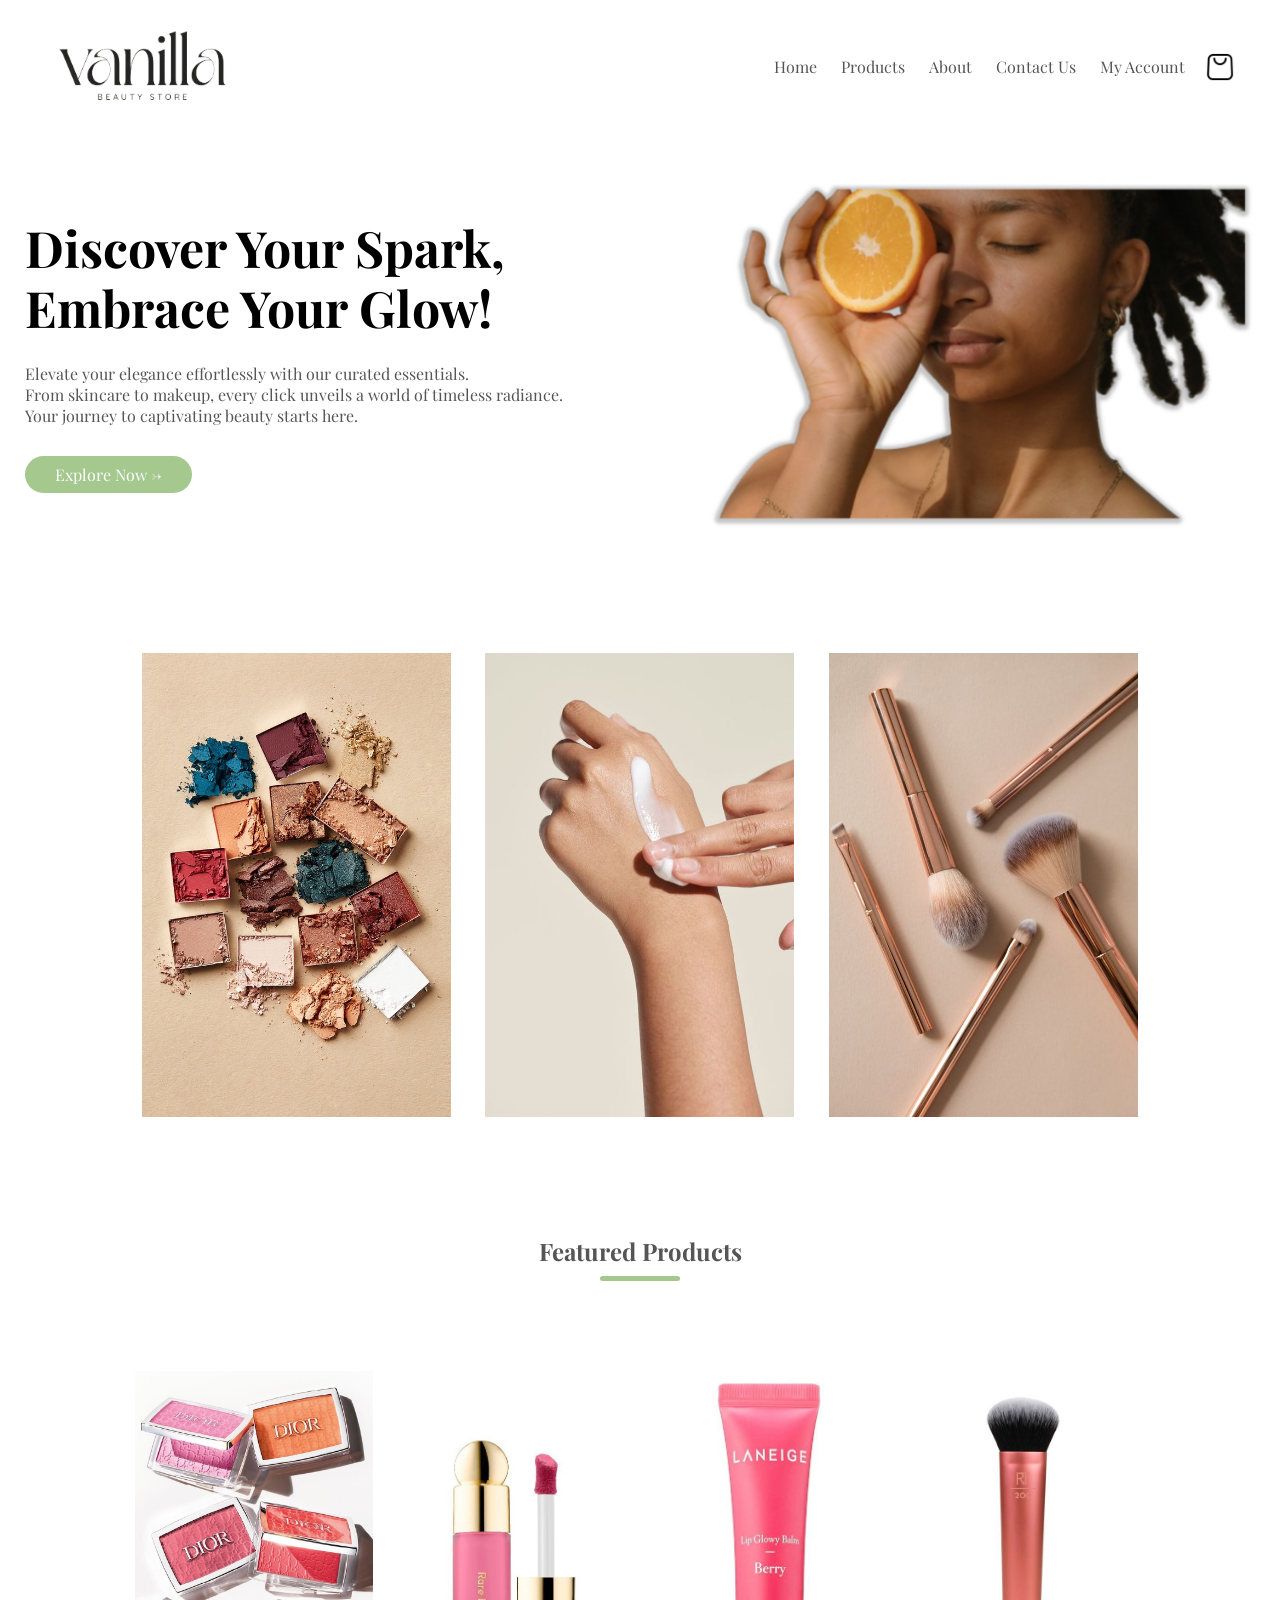
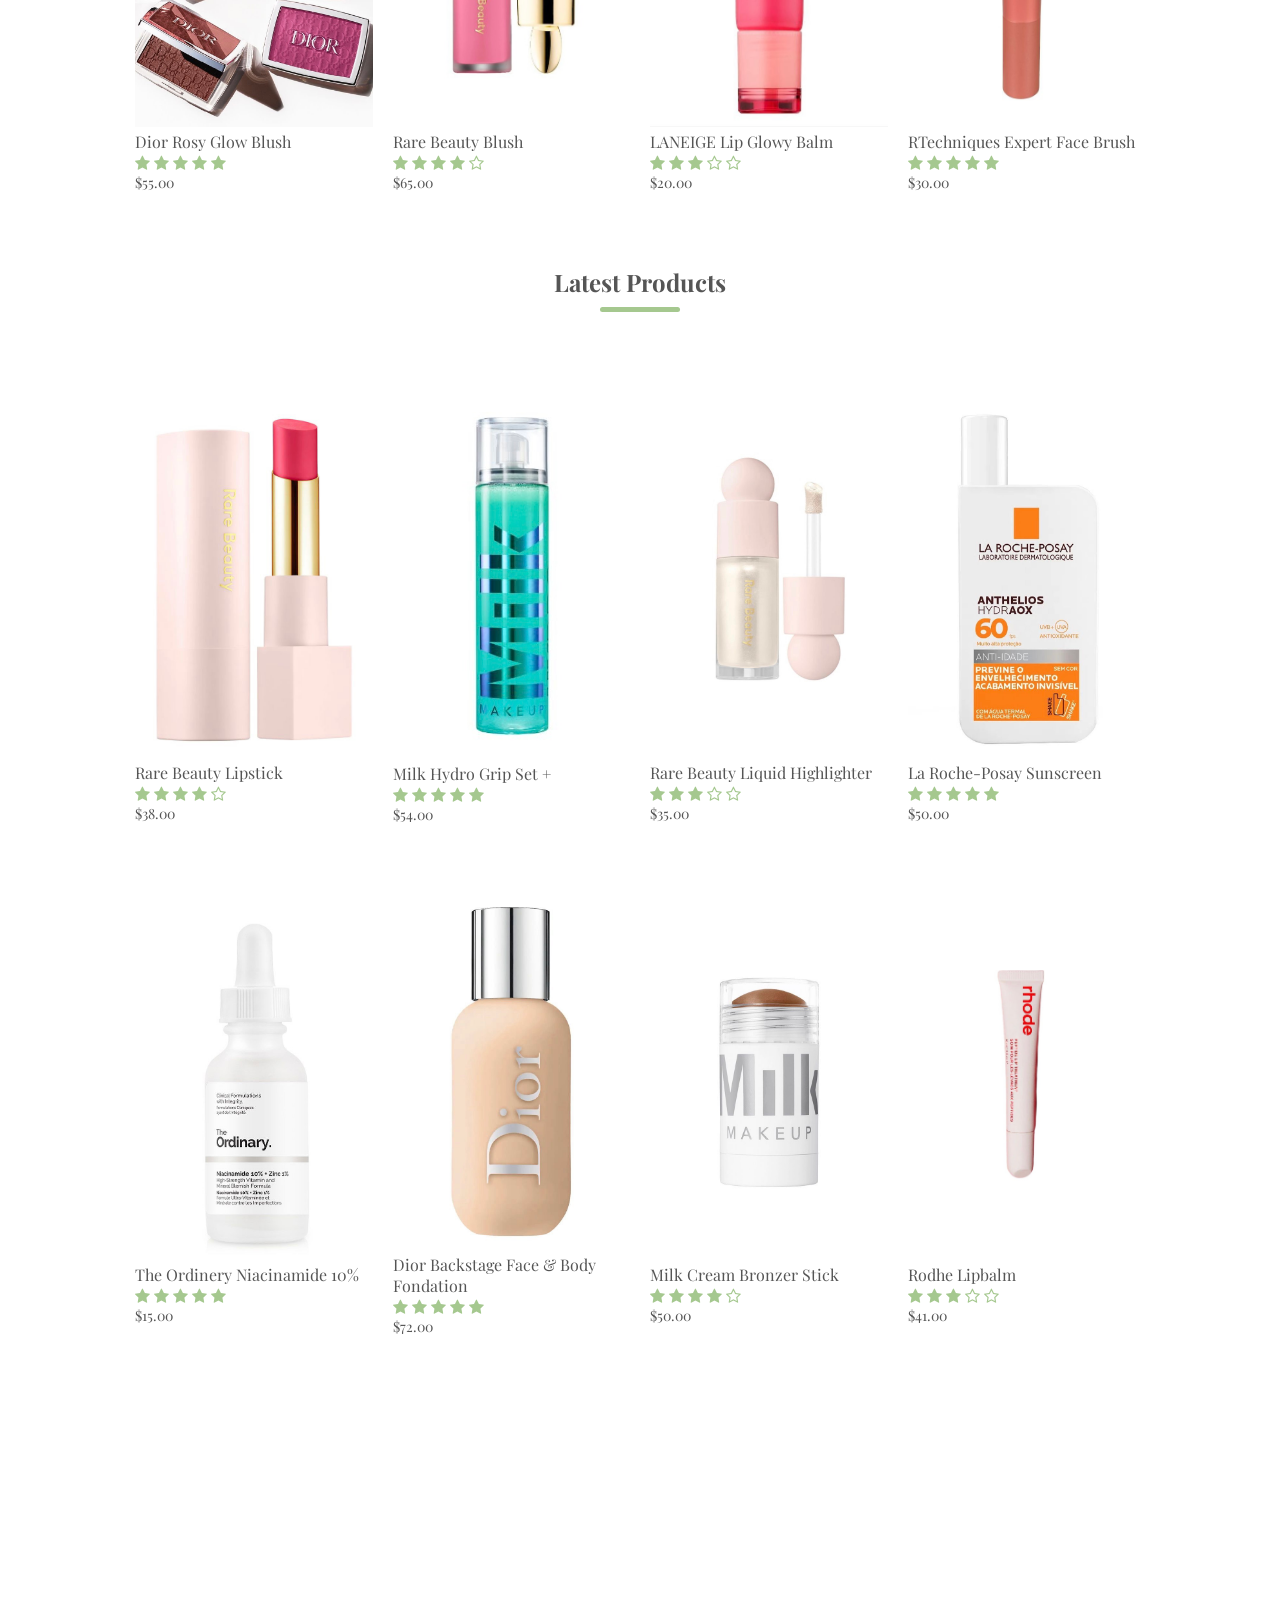
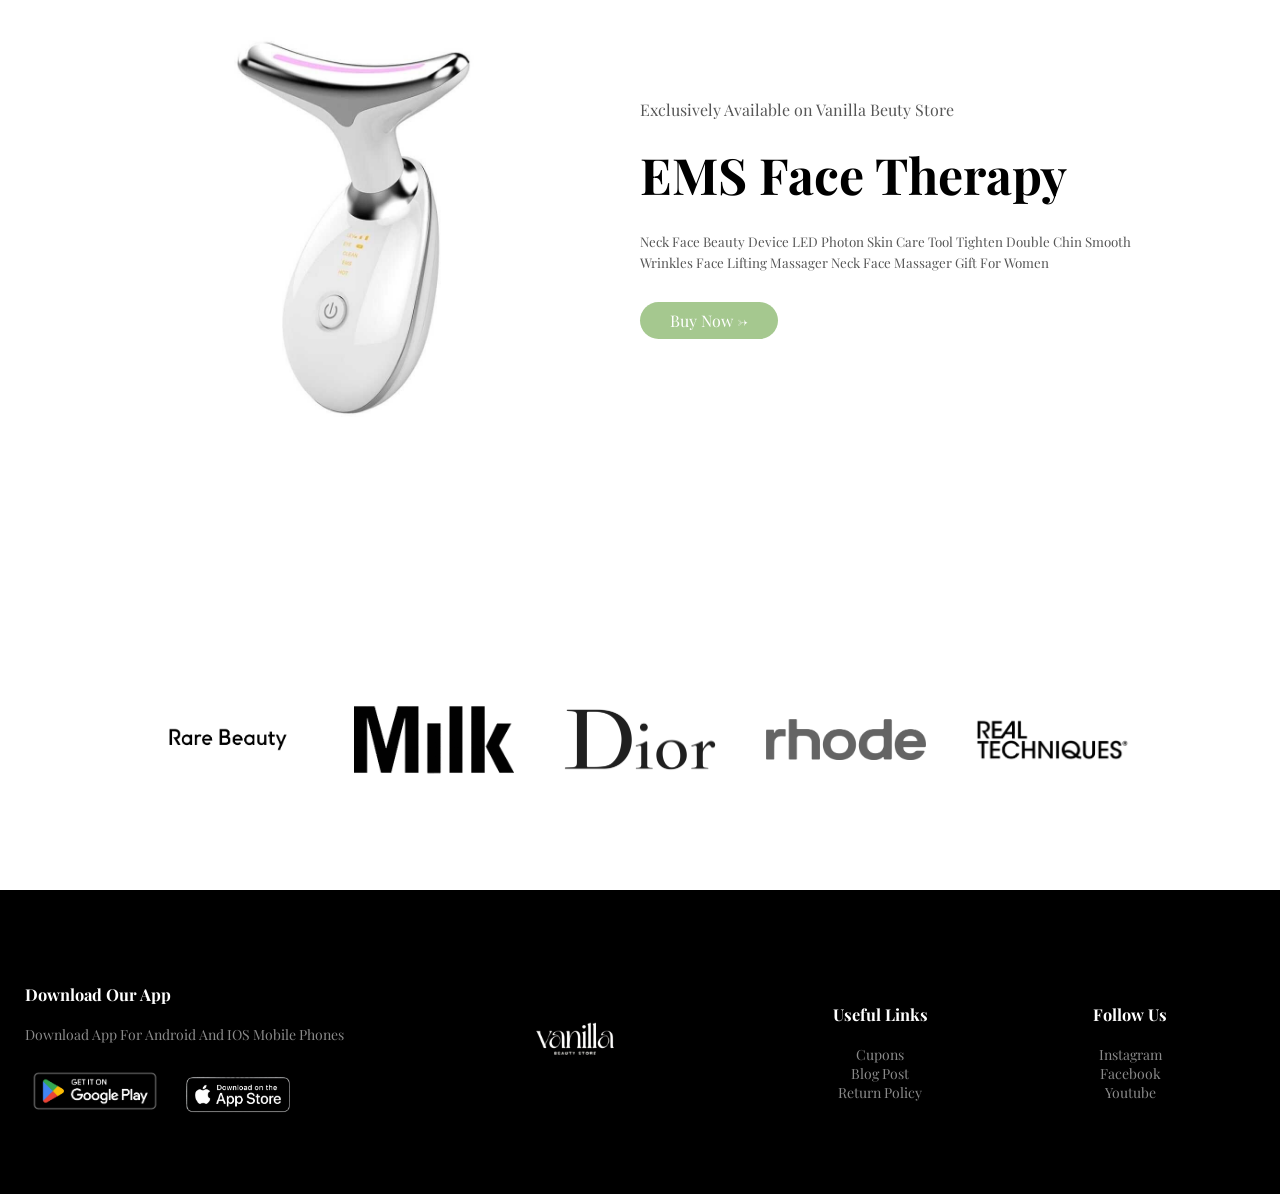
==== index.html @ 19672232 "Frontend commit" ====
<!DOCTYPE html>
<html lang="en">
<head>
    <meta charset="UTF-8">
    <meta name="viewport" content="width=device-width, initial-scale=1.0">
    <title>BeautyStore | E-Commerce Webiste </title>
    <link rel="stylesheet" href="style.css">
    <link rel="preconnect" href="https://fonts.googleapis.com">
<link rel="preconnect" href="https://fonts.gstatic.com" crossorigin>
<link href="https://fonts.googleapis.com/css2?family=Playfair+Display:ital,wght@0,400..900;1,400..900&family=Poppins:wght@300;400;500;600;700&display=swap" rel="stylesheet">
<link rel="stylesheet" href="https://stackpath.bootstrapcdn.com/font-awesome/4.7.0/css/font-awesome.min.css">

</head>
<body>
    <div class="header">
    <div class="container">
        <div class="navbar">
        
            <div class="logo">
    
                <img src="images/logo.png" width="200px">
            </div>
           <nav>
           <ul> 
            <li><a href="">Home</a></li>
            <li><a href="">Products</a></li>
            <li><a href="">About</a></li>
            <li><a href="">Contact Us</a></li>
            <li><a href="">My Account</a></li>
           </ul>
           </nav>
           <img src="images/shopping-bag.png" width="30px" height="30px">
    
            
            </div>
            <div class="row">
                <div class="col-2">

                    <h1>Discover Your Spark, Embrace Your Glow!</h1>
                    <p>Elevate your elegance effortlessly with our curated essentials.<br>
                    From skincare to makeup, every click unveils a world of timeless radiance. <br>
                    Your journey to captivating beauty starts here.</p>
                    <a href="" class="btn">Explore Now &#8594;</a>
                </div>
                <div class="col-2">
                    <img src="images/image1.png">
                </div>
                
            </div>
    </div>
</div>
    <!----Features Categories---->

    <div class="categories">
        <div class="small-container">
            <div class="row">
                <div class="col-3">
                    <img src="images/image2.makeup.jpeg">
                </div>
                <div class="col-3">
                    <img src="images/image2-skincare.jpeg">
                </div>
                <div class="col-3">
                    <img src="images/image5-makeuptoools.jpeg">
                </div>
        </div>
        
        </div>
    </div>
    <!-----Featured Products---->
    <div class="small-container">
      
        <h2>  <div class="title">Featured Products</h2>
        <div class="row">
            <div class="col-4">
                <img src="images/IMG_8344.jpg">
                <h4>Dior Rosy Glow Blush</h4>
                <div class="rating">
                    <i class="fa fa-star" aria-hidden="true"></i>
                    <i class="fa fa-star" aria-hidden="true"></i>
                    <i class="fa fa-star" aria-hidden="true"></i>
                    <i class="fa fa-star" aria-hidden="true"></i>
                    <i class="fa fa-star" aria-hidden="true"></i>

                </div>
                <p>$55.00</p>
            
    </div>
    <div class="col-4">
        <img src="images/image2-rarebeuty.jpg">
        <h4>Rare Beauty Blush</h4>
        <div class="rating">
            <i class="fa fa-star" aria-hidden="true"></i>
            <i class="fa fa-star" aria-hidden="true"></i>
            <i class="fa fa-star" aria-hidden="true"></i>
            <i class="fa fa-star" aria-hidden="true"></i>
            <i class="fa fa-star-o" aria-hidden="true"></i>

        </div>
        <p>$65.00</p>
    
</div>
<div class="col-4">
    <img src="images/image-3-fetprod.jpg">
    <h4>LANEIGE Lip Glowy Balm</h4>
    <div class="rating">
        <i class="fa fa-star" aria-hidden="true"></i>
        <i class="fa fa-star" aria-hidden="true"></i>
        <i class="fa fa-star" aria-hidden="true"></i>
        <i class="fa fa-star-o" aria-hidden="true"></i>
        <i class="fa fa-star-o" aria-hidden="true"></i>

    </div>
    <p>$20.00</p>

</div>
<div class="col-4">
    <img src="images/image4-fetprod.jpg">
    <h4>RTechniques Expert Face Brush</h4>
    <div class="rating">
        <i class="fa fa-star" aria-hidden="true"></i>
        <i class="fa fa-star" aria-hidden="true"></i>
        <i class="fa fa-star" aria-hidden="true"></i>
        <i class="fa fa-star" aria-hidden="true"></i>
        <i class="fa fa-star" aria-hidden="true"></i>
        

    </div>
    <p>$30.00</p>
</div>
</div>
<!----Latest Products-->
<h2>  <div class="title">Latest Products</h2>
    <div class="row">
        <div class="col-4">
            <img src="images/IMG_8346.jpg">
            <h4>Rare Beauty Lipstick</h4>
            <div class="rating">
                <i class="fa fa-star" aria-hidden="true"></i>
                <i class="fa fa-star" aria-hidden="true"></i>
                <i class="fa fa-star" aria-hidden="true"></i>
                <i class="fa fa-star" aria-hidden="true"></i>
                <i class="fa fa-star-o" aria-hidden="true"></i>

            </div>
            <p>$38.00</p>
        
</div>
<div class="col-4">
    <img src="images/IMG_8348.jpg">
    <h4>Milk Hydro Grip Set +</h4>
    <div class="rating">
        <i class="fa fa-star" aria-hidden="true"></i>
        <i class="fa fa-star" aria-hidden="true"></i>
        <i class="fa fa-star" aria-hidden="true"></i>
        <i class="fa fa-star" aria-hidden="true"></i>
        <i class="fa fa-star" aria-hidden="true"></i>
        

    </div>
    <p>$54.00</p>

</div>
<div class="col-4">
<img src="images/IMG_8350.jpg">
<h4>Rare Beauty Liquid Highlighter</h4>
<div class="rating">
    <i class="fa fa-star" aria-hidden="true"></i>
    <i class="fa fa-star" aria-hidden="true"></i>
    <i class="fa fa-star" aria-hidden="true"></i>
    <i class="fa fa-star-o" aria-hidden="true"></i>
    <i class="fa fa-star-o" aria-hidden="true"></i>

</div>
<p>$35.00</p>

</div>
<div class="col-4">
<img src="images/IMG_8351.jpg">
<h4>La Roche-Posay Sunscreen</h4>
<div class="rating">
    <i class="fa fa-star" aria-hidden="true"></i>
    <i class="fa fa-star" aria-hidden="true"></i>
    <i class="fa fa-star" aria-hidden="true"></i>
    <i class="fa fa-star" aria-hidden="true"></i>
    <i class="fa fa-star" aria-hidden="true"></i>
</div>
<p>$50.00</p>

</div>
<div class="col-4">
    <img src="images/IMG_8354.jpg">
    <h4>The Ordinery Niacinamide 10%</h4>
    <div class="rating">
        <i class="fa fa-star" aria-hidden="true"></i>
        <i class="fa fa-star" aria-hidden="true"></i>
        <i class="fa fa-star" aria-hidden="true"></i>
        <i class="fa fa-star" aria-hidden="true"></i>
        <i class="fa fa-star" aria-hidden="true"></i>
    </div>
    <p>$15.00</p>
    
    </div>
    <div class="col-4">
        <img src="images/IMG_8355.jpg">
        <h4>Dior Backstage Face & Body Fondation</h4>
        <div class="rating">
            <i class="fa fa-star" aria-hidden="true"></i>
            <i class="fa fa-star" aria-hidden="true"></i>
            <i class="fa fa-star" aria-hidden="true"></i>
            <i class="fa fa-star" aria-hidden="true"></i>
            <i class="fa fa-star" aria-hidden="true"></i>
        </div>
        <p>$72.00</p>
        
        </div>
        <div class="col-4">
            <img src="images/IMG_8356.jpg">
            <h4>Milk Cream Bronzer Stick</h4>
            <div class="rating">
                <i class="fa fa-star" aria-hidden="true"></i>
                <i class="fa fa-star" aria-hidden="true"></i>
                <i class="fa fa-star" aria-hidden="true"></i>
                <i class="fa fa-star" aria-hidden="true"></i>
                <i class="fa fa-star-o" aria-hidden="true"></i>
            </div>
            <p>$50.00</p>
            
            </div>
            <div class="col-4">
                <img src="images/IMG_8357.jpg">
                <h4>Rodhe Lipbalm</h4>
                <div class="rating">
                    <i class="fa fa-star" aria-hidden="true"></i>
                    <i class="fa fa-star" aria-hidden="true"></i>
                    <i class="fa fa-star" aria-hidden="true"></i>
                    <i class="fa fa-star-o" aria-hidden="true"></i>
                    <i class="fa fa-star-o" aria-hidden="true"></i>
                </div>
                <p>$41.00</p>
                
             </div>
         </div>
      </div>

      <!-----offer----->
      <div class="offer">

        <div class="small-container">
            <div class="row">
                <div class="col-2">
                    <img src="images/IMG_8358.JPG" class="offer-img">
                </div>
                <div class="col-2">
                    <p>Exclusively Available on Vanilla Beuty Store</p>
                    <h1>EMS Face Therapy</h1>
                    <small>
                        Neck Face Beauty Device LED Photon Skin Care Tool Tighten Double Chin
                         Smooth Wrinkles Face Lifting Massager Neck Face Massager Gift For Women
                    </small>
                    <a href=""class='btn'>Buy Now &#8594;</a>
                </div>
            </div>
        </div>
      </div>

     <!----Brands----->
     <div class="brands">
        <div class="small-container">
            <div class="row">
                <div class="col-5">
                    <img src="images/rarebeauty.logo.png">
                </div>
                <div class="col-5">
                    <img src="images/milk.logo-removebg-preview.png">
                </div>
                <div class="col-5">
                    <img src="images/Dior_Logo.svg.png">
                </div>
                <div class="col-5">
                    <img src="images/rodhe.logo.png">
                </div>
                <div class="col-5">
                    <img src="images/RT-logo.png">
                </div>
            </div>
        </div>
     </div>
<!---Footer-->
<div class="footer">
    <div class="container">
        <div class="row">
            <div class="footercol-1">
                <h3>Download Our App</h3>
                <p>Download App For Android And IOS Mobile Phones</p>
                <div class="app-logo">
                    <img src="images/en_badge_web_generic.png">
                    <img src="images/png-transparent-app-store-apple-google-play-apple-text-logo-mobile-phones-removebg-preview.png">
                </div>
            </div>
            <div class="footercol-2">
                <img src="images/meri_Beauty_store-2-removebg-preview.png">
            </div>
            <div class="footercol-3">
                <h3>Useful Links</h3>
                <ul>
                    <li>Cupons</li>
                    <li>Blog Post</li>
                    <li>Return Policy</li>
                    
                </ul>
            </div>
            <div class="footercol-4">
                <h3>Follow Us</h3>
                <ul>
                    <li>Instagram</li>
                    <li>Facebook</li>
                    <li>Youtube</li>
                    
                </ul>
            </div>
        </div>
    </div>
</div>
</body>
</html>
---- style.css ----
*{

    margin: 0;
    padding: 0;
    box-sizing: border-box;
}

body{
    font-family: "Playfair Display", serif;
}
.navbar {

    display: flex;
    align-items: center;
    padding: 20px;


}

nav{

    flex: 1;
    text-align: right;
}

nav ul{

    display: inline-block;
    list-style: none;

}

nav ul li{

    display: inline-block;
    margin-right: 20px;
}

a {

    text-decoration: none;
    color: #555;
}

p {
    color: #555;
}
.container{

    max-width: 1300px;
    margin: auto;
    padding-left: 25px;
    padding-right: 25px;
}
.row {
  display: flex;
  align-items: center;
  flex-wrap: wrap;
  justify-content: space-around;
}
.col-2 {
    flex-basis: 50%;
    min-width: 300px;

}
.col-2 img {
    max-width: 100%;
    padding: 50px 0;

}

.col-2 h1{

    font-size: 50px;
    line-height: 60px;
    margin: 25px 0;
}
.btn {

    display: inline-block;
    background: #A5C88F;
    color: #fff;
    padding: 8px 30px ;
    margin: 30px 0;
    border-radius: 30px;
    transition: backgeound 0.5;


}
.btn:hover {
    background: #563434;

}
.header{
 background: none;
}
.header row {
    margin-top: 70px;
}
.categories{

    margin: 70px 0;

}

.col-3{
   flex-basis: 30%;
   min-width: 250px;
   margin-bottom: 30px;


}

.col-3 img{
    width: 100%;
}
.small-container {

    max-width: 1080px;
    margin: auto;
    padding-left: 25px;
    padding-right: 25px;

}
.col-4{
    flex-basis: 25%;
    padding: 10px;
    min-width: 200px;
    margin-bottom: 50px;
      

}
.col-4 img{

    width: 100%;
}
.title {
    text-align: center;
    margin: 0 auto 80px;
    position: relative;
    line-height: 60px;
    color: #555;
}
.title::after {
    content: '';
    background: #A5C88F;
    width: 80px;
    height: 5px;
    border-radius: 5px;
    position: absolute;
    bottom: 0;
    left: 50%;
    transform: translateX(-50%);
}

h4{
    color: #555;
    font-weight: normal;
}
.col-4 p{

    font-size: 14px;
}
.rating .fa{
    color: #A5C88F;
}

.col-4:hover{
    transform: translateY(-5px);
}
.offer{
    margin-top: 80px;
    padding: 30px 0;

}
.col-2 .offer-img{
    padding: 50px;

}
small{
    color: #555;
}
.brands{
    margin: 100px auto;

}
.col-5{
    width: 160px;
}
.col-5 img{
    width: 100%;
    cursor: pointer;
    filter: grayscale(100%);
}
.footer{
    background: #000;
    color: #8a8a8a;
    font-size: 14px;
    padding: 60px 0 20px;
   
}
.footer p{
    color:#8a8a8a;
}
.footer h3{
    color: #fff;
    margin-bottom: 20px;
}
.footercol-1, .footercol-2,.footercol-3,.footercol-4{
    min-width: 250px;
    margin-bottom: 20px;
}

.footercol-1{
    flex-basis: 30%;
}
.footercol-2{
    flex: 1;
    text-align: center;
}
.footercol-2 img{
    width: 180px;
    margin-bottom: 20px;

}
.footercol-3,.footercol-4{
    flex-basis: 12%;
    text-align: center;
}
ul{
    list-style-type: none;
}

.app-logo{
    margin-top: 20px;

}
.app-logo img{
    width: 140px;
}
.row-2{
    justify-content: space-between;
    margin: 100px auto 50px;

}
select{
    border: 1px solid #A5C88F;
    padding: 5px;
}
select:focus{
    outline: none;
}
.page-btn{
    margin: 0 auto 80px;
}
.page-btn span{
    display:inline-block;
    border: 1px solid #A5C88F;
    margin-left: 10px;
    width: 40px;
    height: 40px;
    text-align: center;
    line-height: 40px;
    cursor: pointer;
}
.page-btn span:hover{
    background: #A5C88F;
    color: #fff;

}

.single-product{
    margin-top: 80px;

}
.single-product .col-2 img{

    padding: 0;
}

.single-product .col-2{
    padding: 20px;
}
.single-product h4{
    margin: 20px 0;
    font-size: 22px;
    font-weight: bold;

}

.single-product select{
    display: block;
    padding: 10px;
    margin-top: 20px;

}

.single-product input{
    width: 50px;
    height: 40px;
    padding-left: 10px;
    font-size: 20px;
    margin-right: 10px;
    border: 1px solid #A5C88F;
}
input:focus{
    outline: none;
}
.small-img-row{
    display: flex;
    justify-content: space-between;
}
.small-img-col{

    flex-basis: 24%;
    cursor: pointer;



}
.cart-page{
    margin: 80px auto;
}


.tabela {
    width: 100%;
    border-collapse: collapse;
}
.cart-info{
    display: flex;
    flex-wrap: wrap;

}
th{
    text-align: left;
    padding: 5px;
    color: #fff;
    background-color: #A5C88F;
    font-weight: normal;
}
td {
    padding: 10px 5px;
    
}
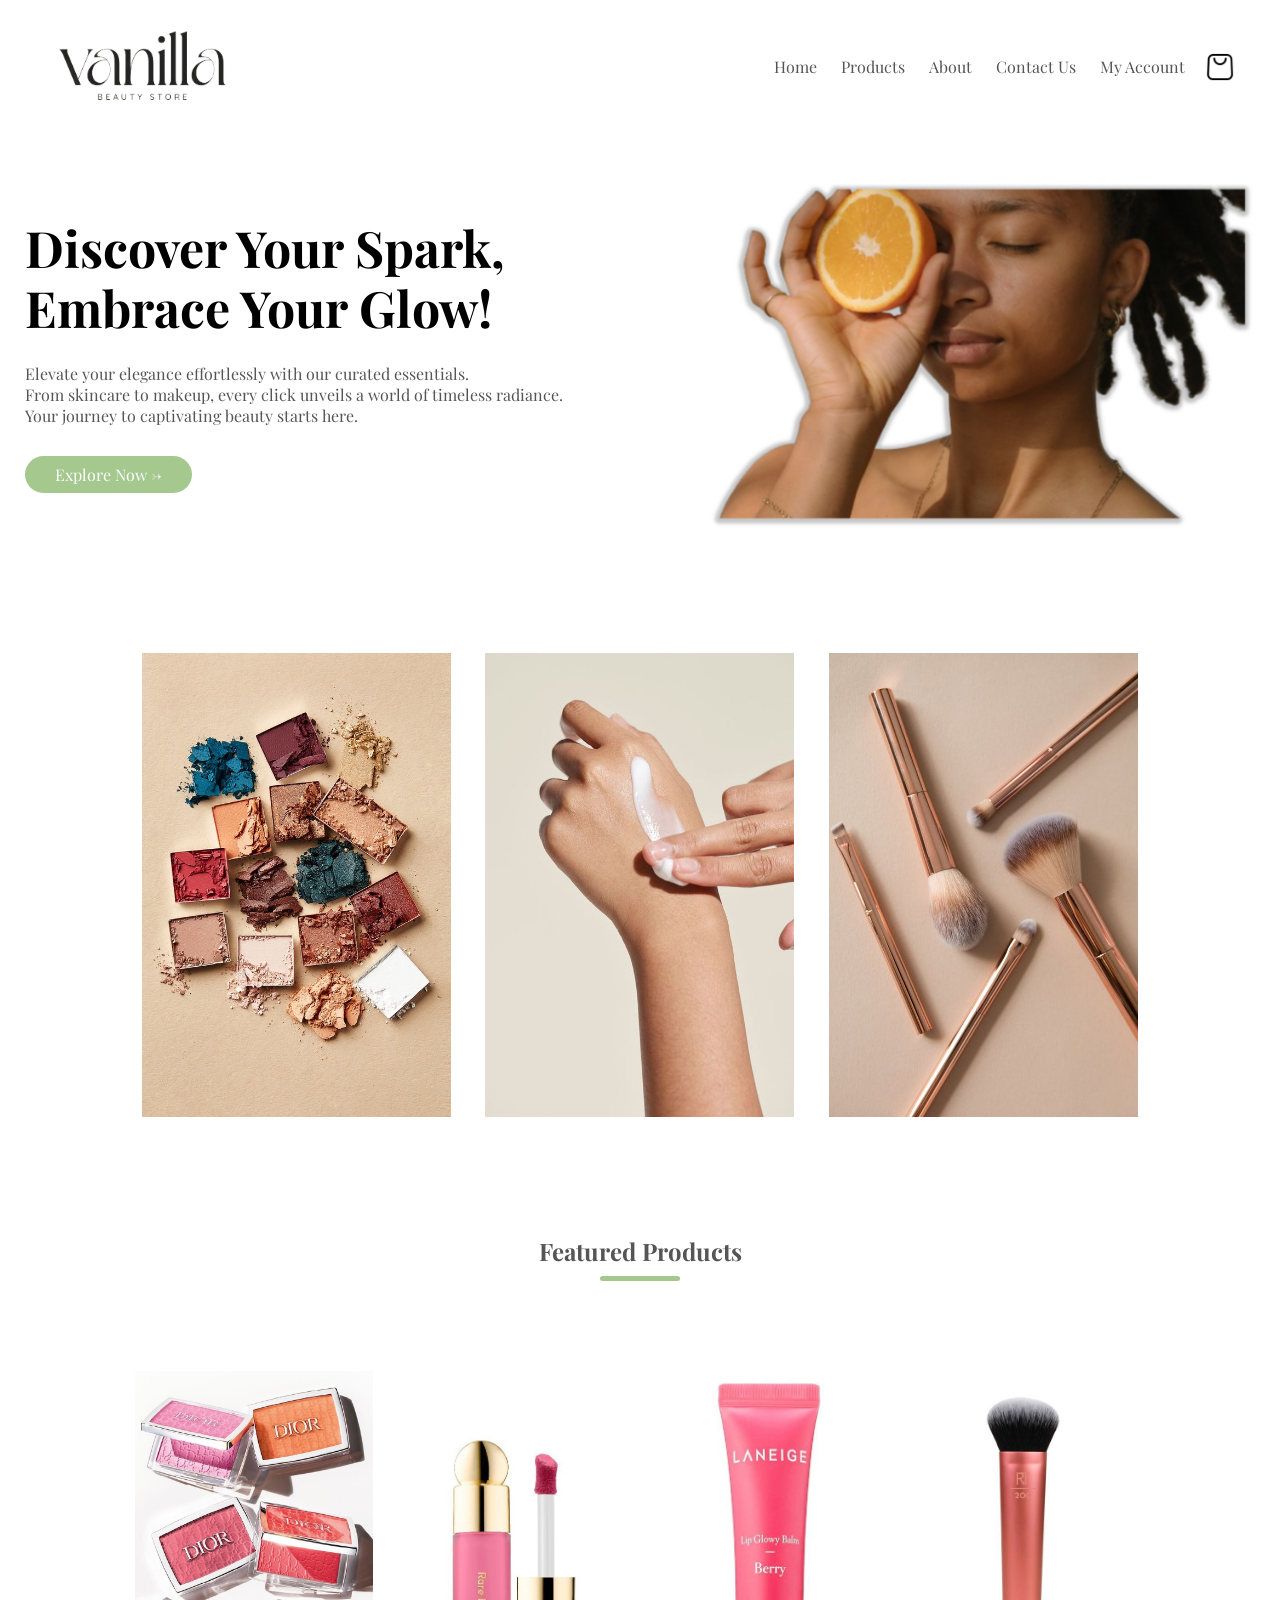
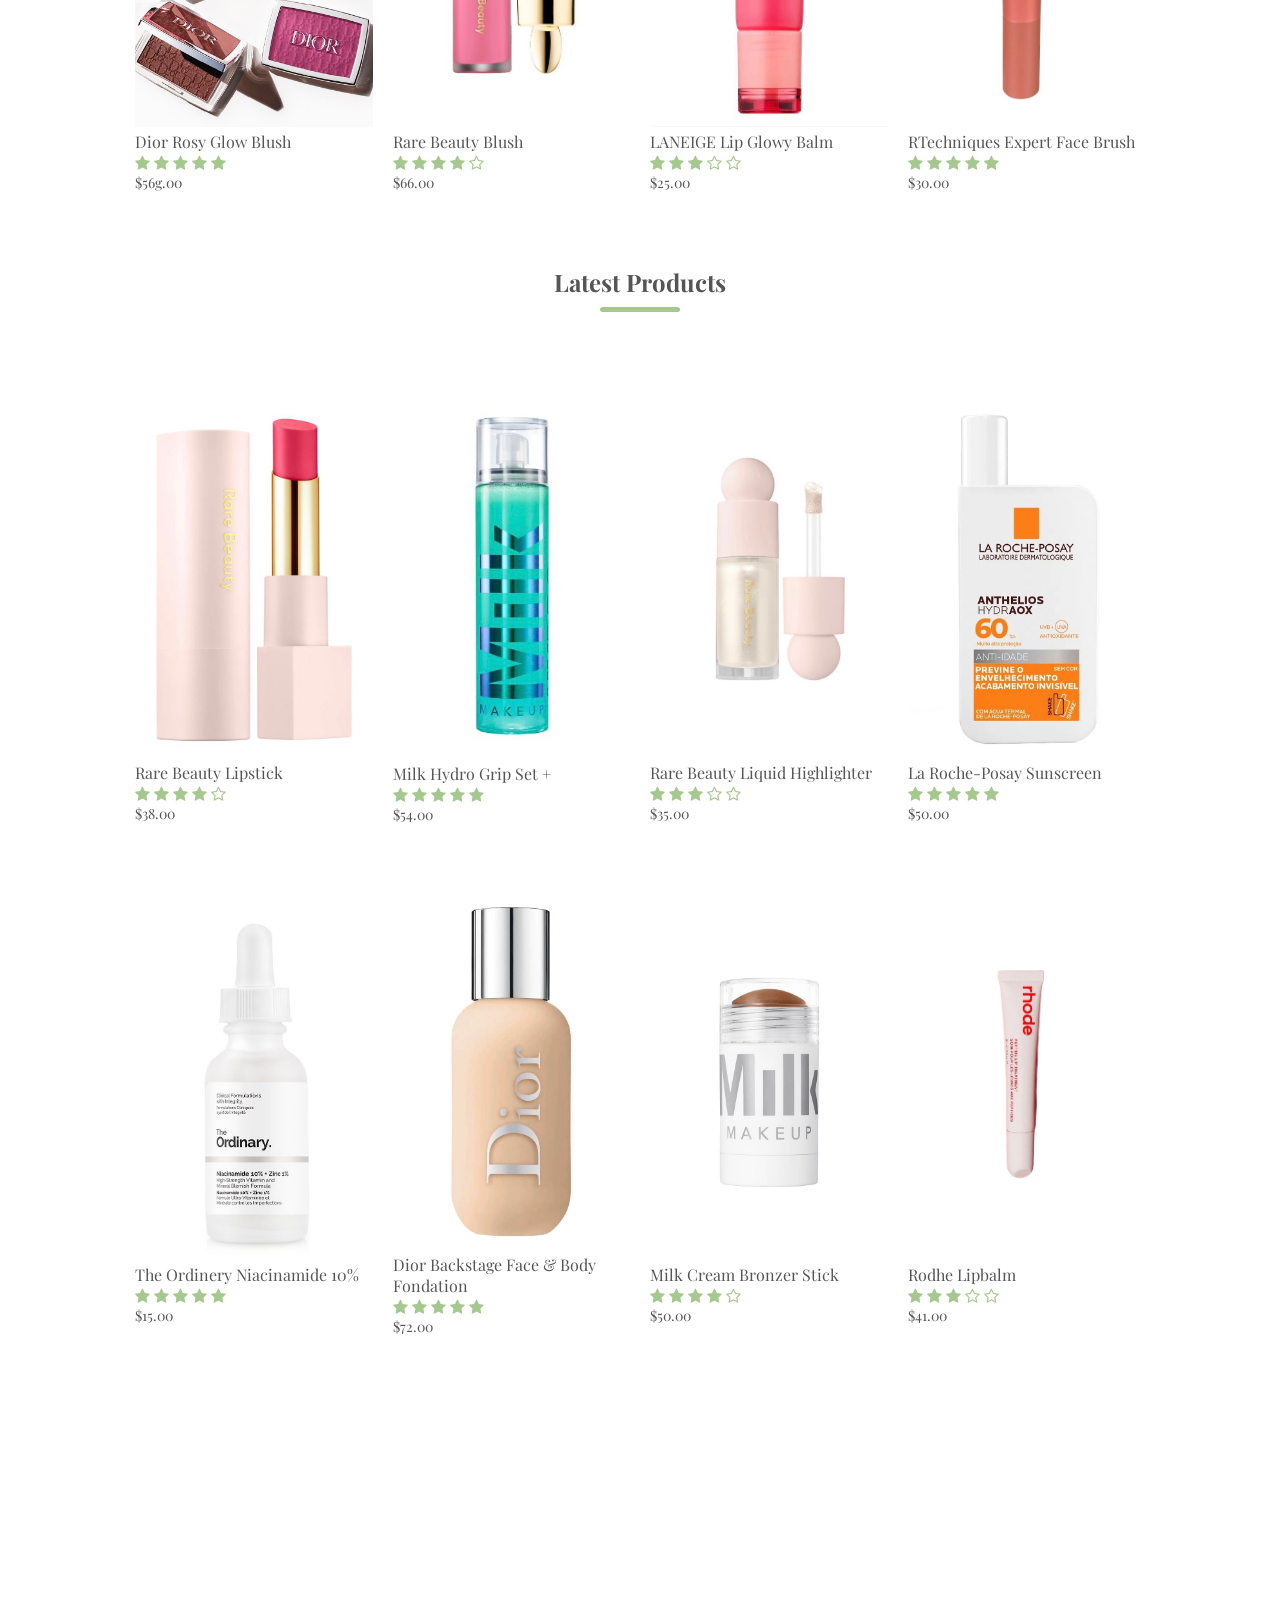
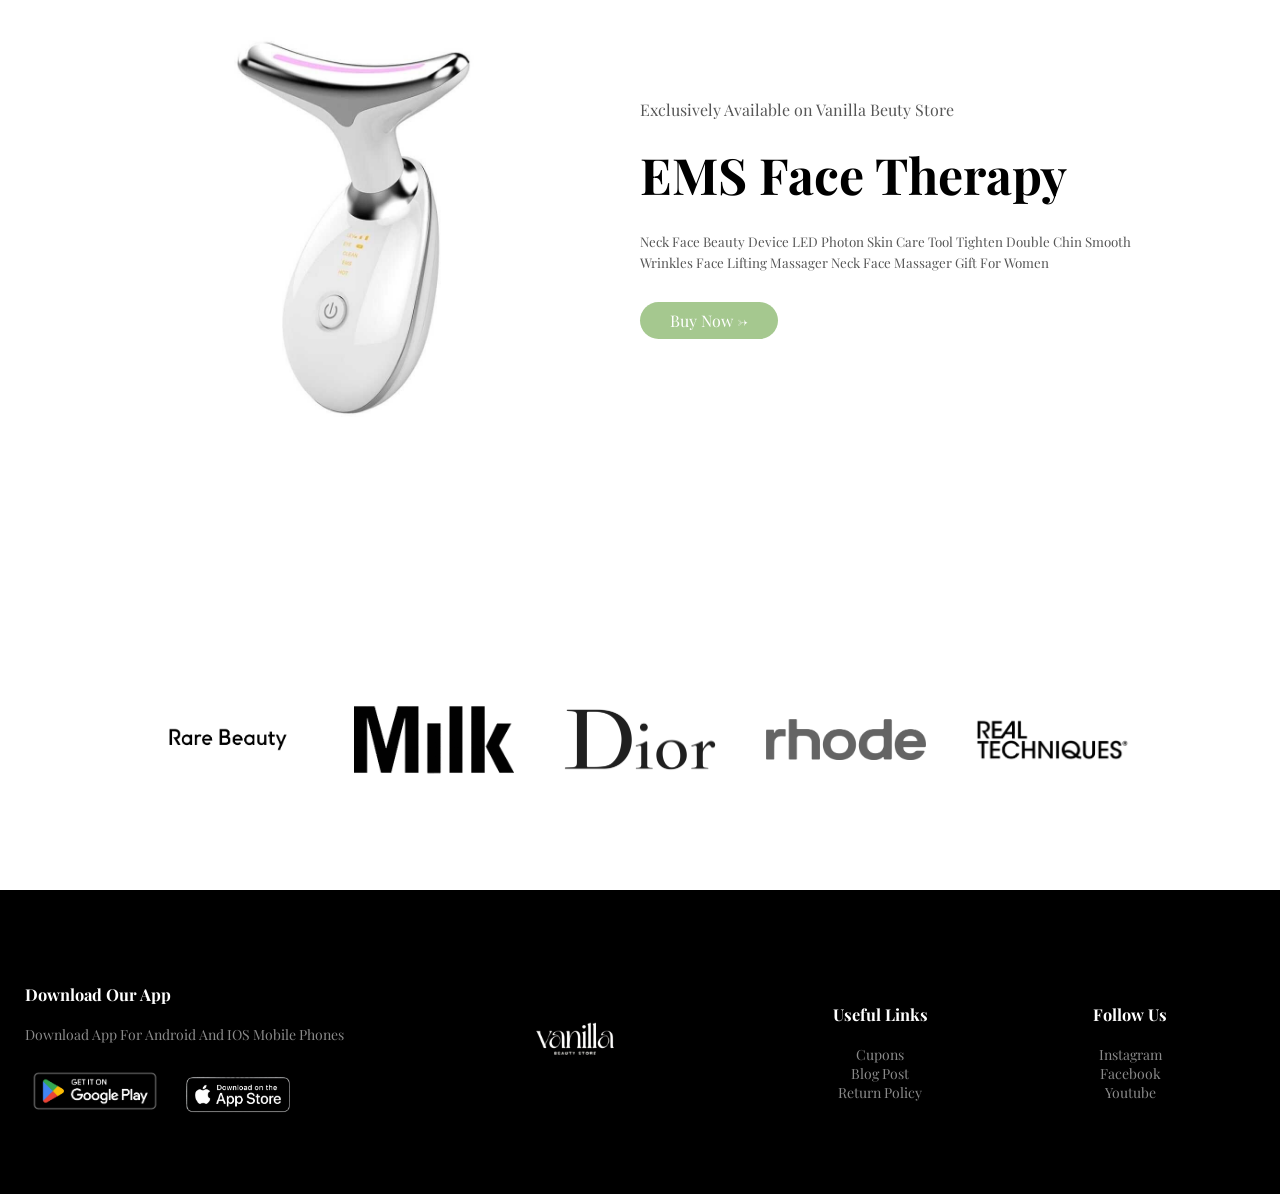
==== commit 7ab1d0c5: "Updatee" ====
--- a/index.html
+++ b/index.html
@@ -67,7 +67,7 @@
         
         </div>
     </div>
-    <!-----Featured Products---->
+    <!-----Featured Products------->
     <div class="small-container">
       
         <h2>  <div class="title">Featured Products</h2>
@@ -83,7 +83,7 @@
                     <i class="fa fa-star" aria-hidden="true"></i>
 
                 </div>
-                <p>$55.00</p>
+                <p>$56g.00</p>
             
     </div>
     <div class="col-4">
@@ -97,7 +97,7 @@
             <i class="fa fa-star-o" aria-hidden="true"></i>
 
         </div>
-        <p>$65.00</p>
+        <p>$66.00</p>
     
 </div>
 <div class="col-4">
@@ -111,7 +111,7 @@
         <i class="fa fa-star-o" aria-hidden="true"></i>
 
     </div>
-    <p>$20.00</p>
+    <p>$25.00</p>
 
 </div>
 <div class="col-4">
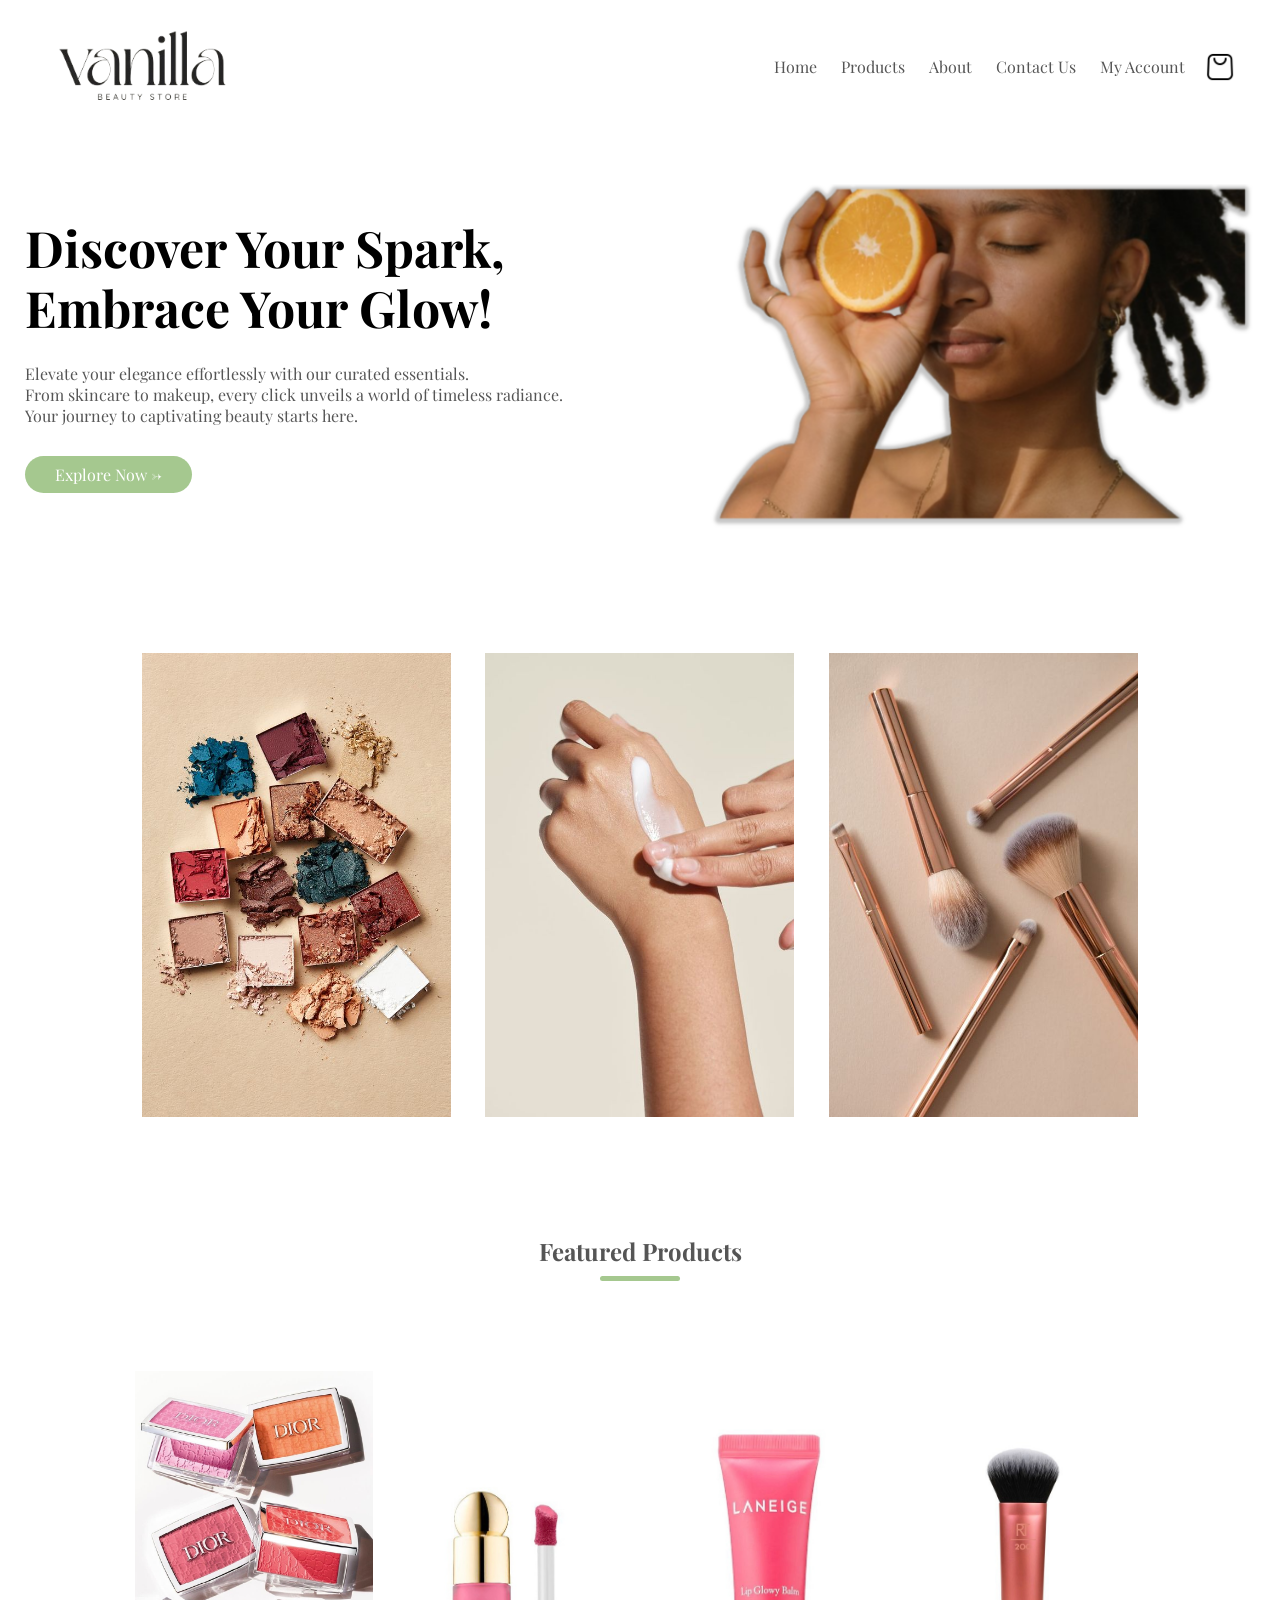
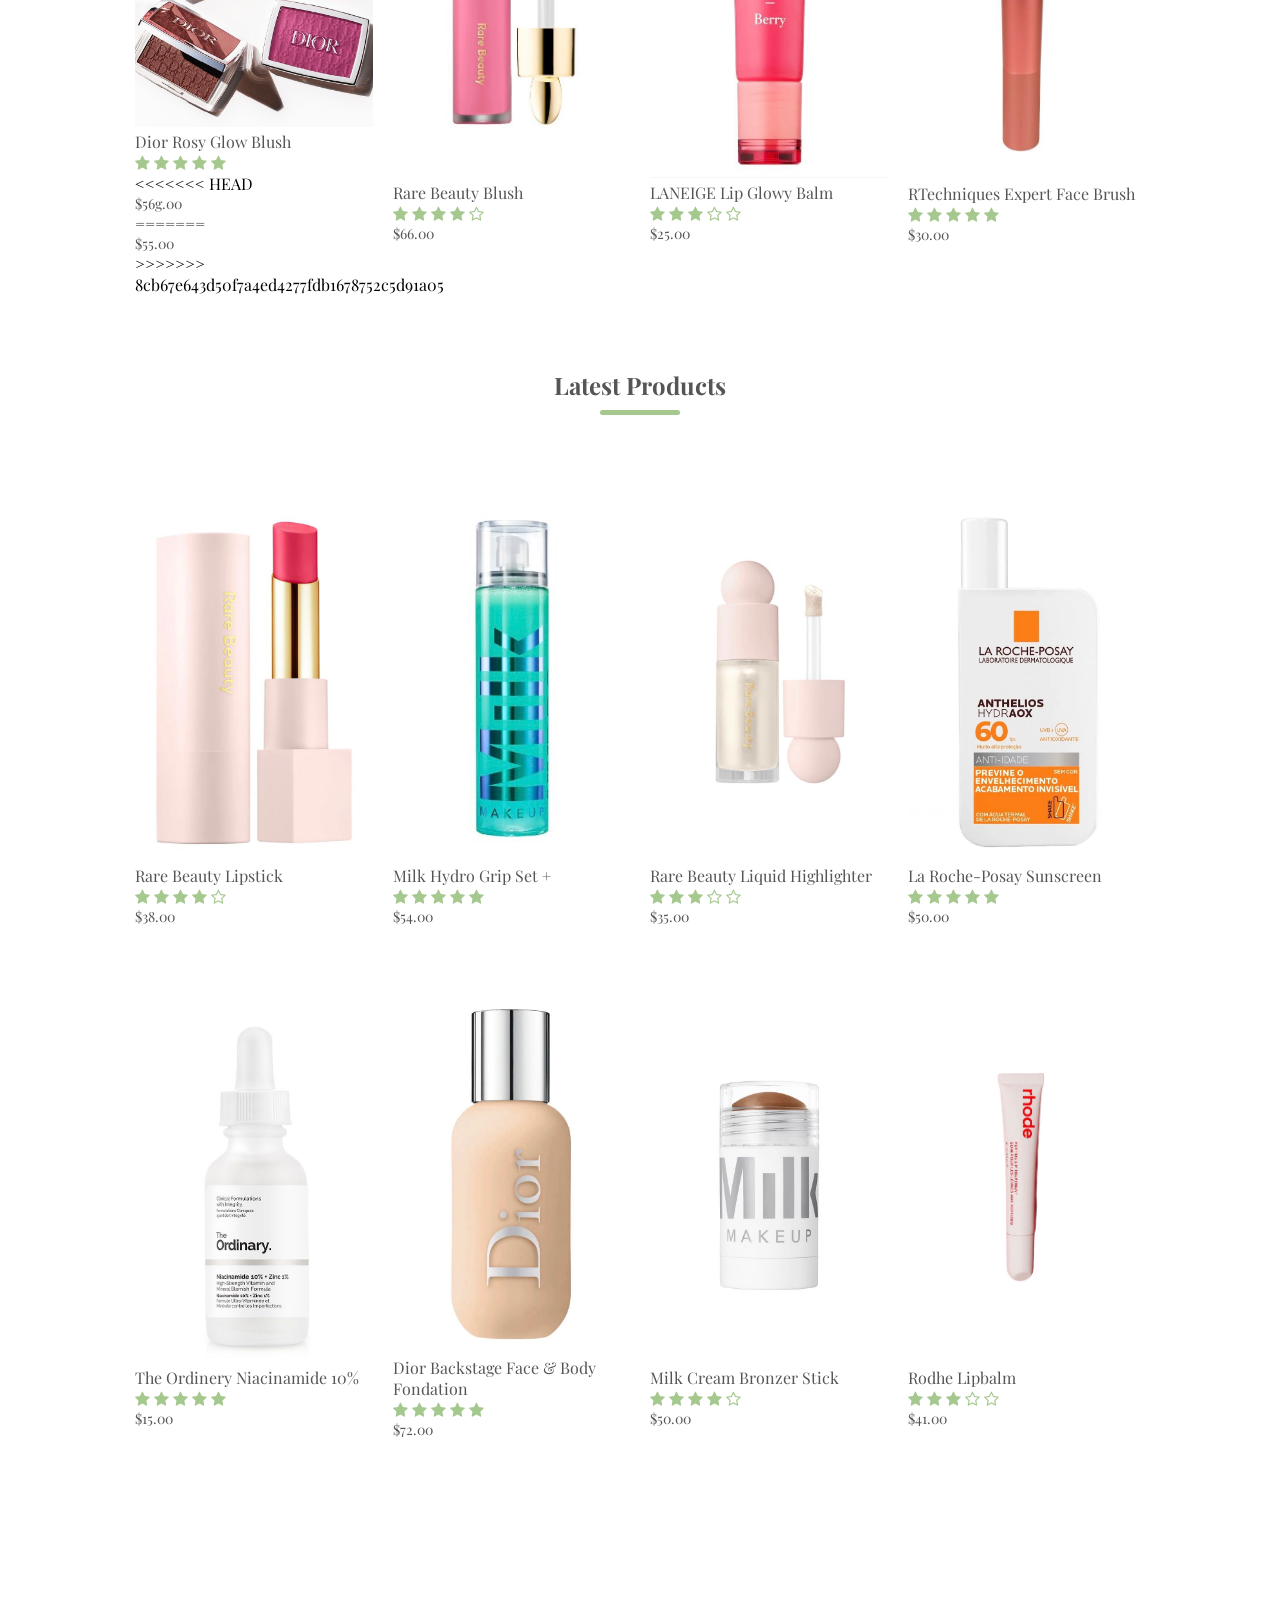
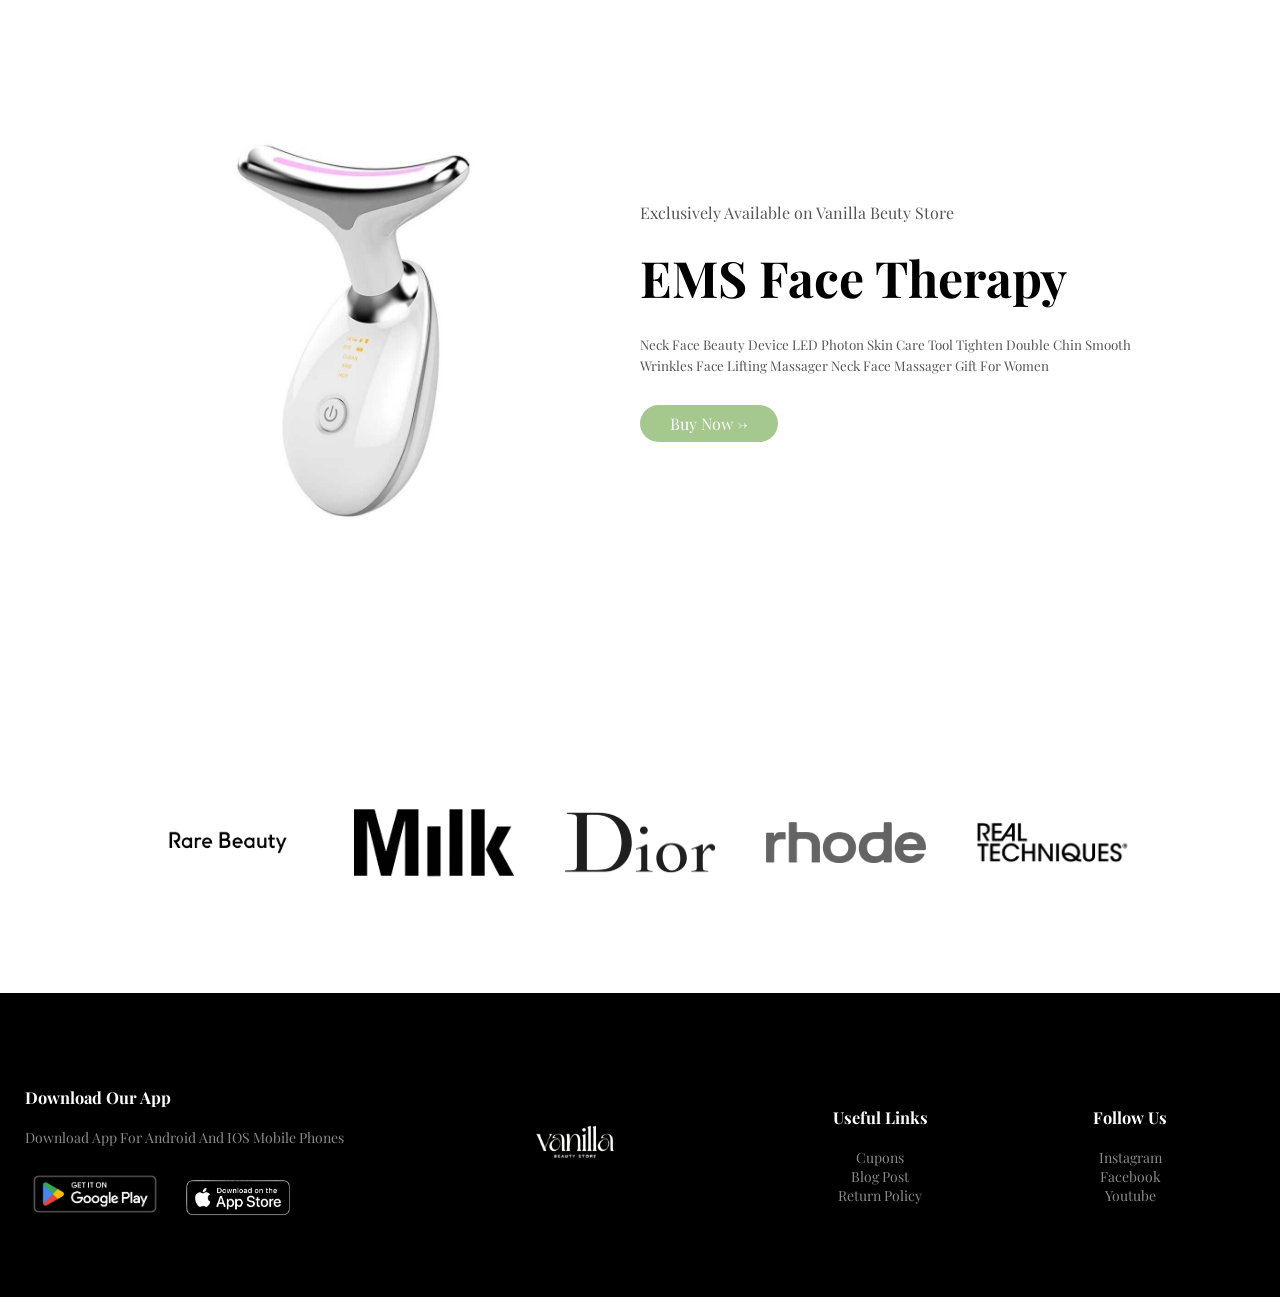
==== commit 88b3fe47: "Merge branch 'main' of https://github.com/merjjjem/E-Commerce-BeautyShop into test1" ====
--- a/index.html
+++ b/index.html
@@ -83,7 +83,12 @@
                     <i class="fa fa-star" aria-hidden="true"></i>
 
                 </div>
+<<<<<<< HEAD
                 <p>$56g.00</p>
+=======
+                
+                <p>$55.00</p>
+>>>>>>> 8cb67e643d50f7a4ed4277fdb1678752c5d91a05
             
     </div>
     <div class="col-4">
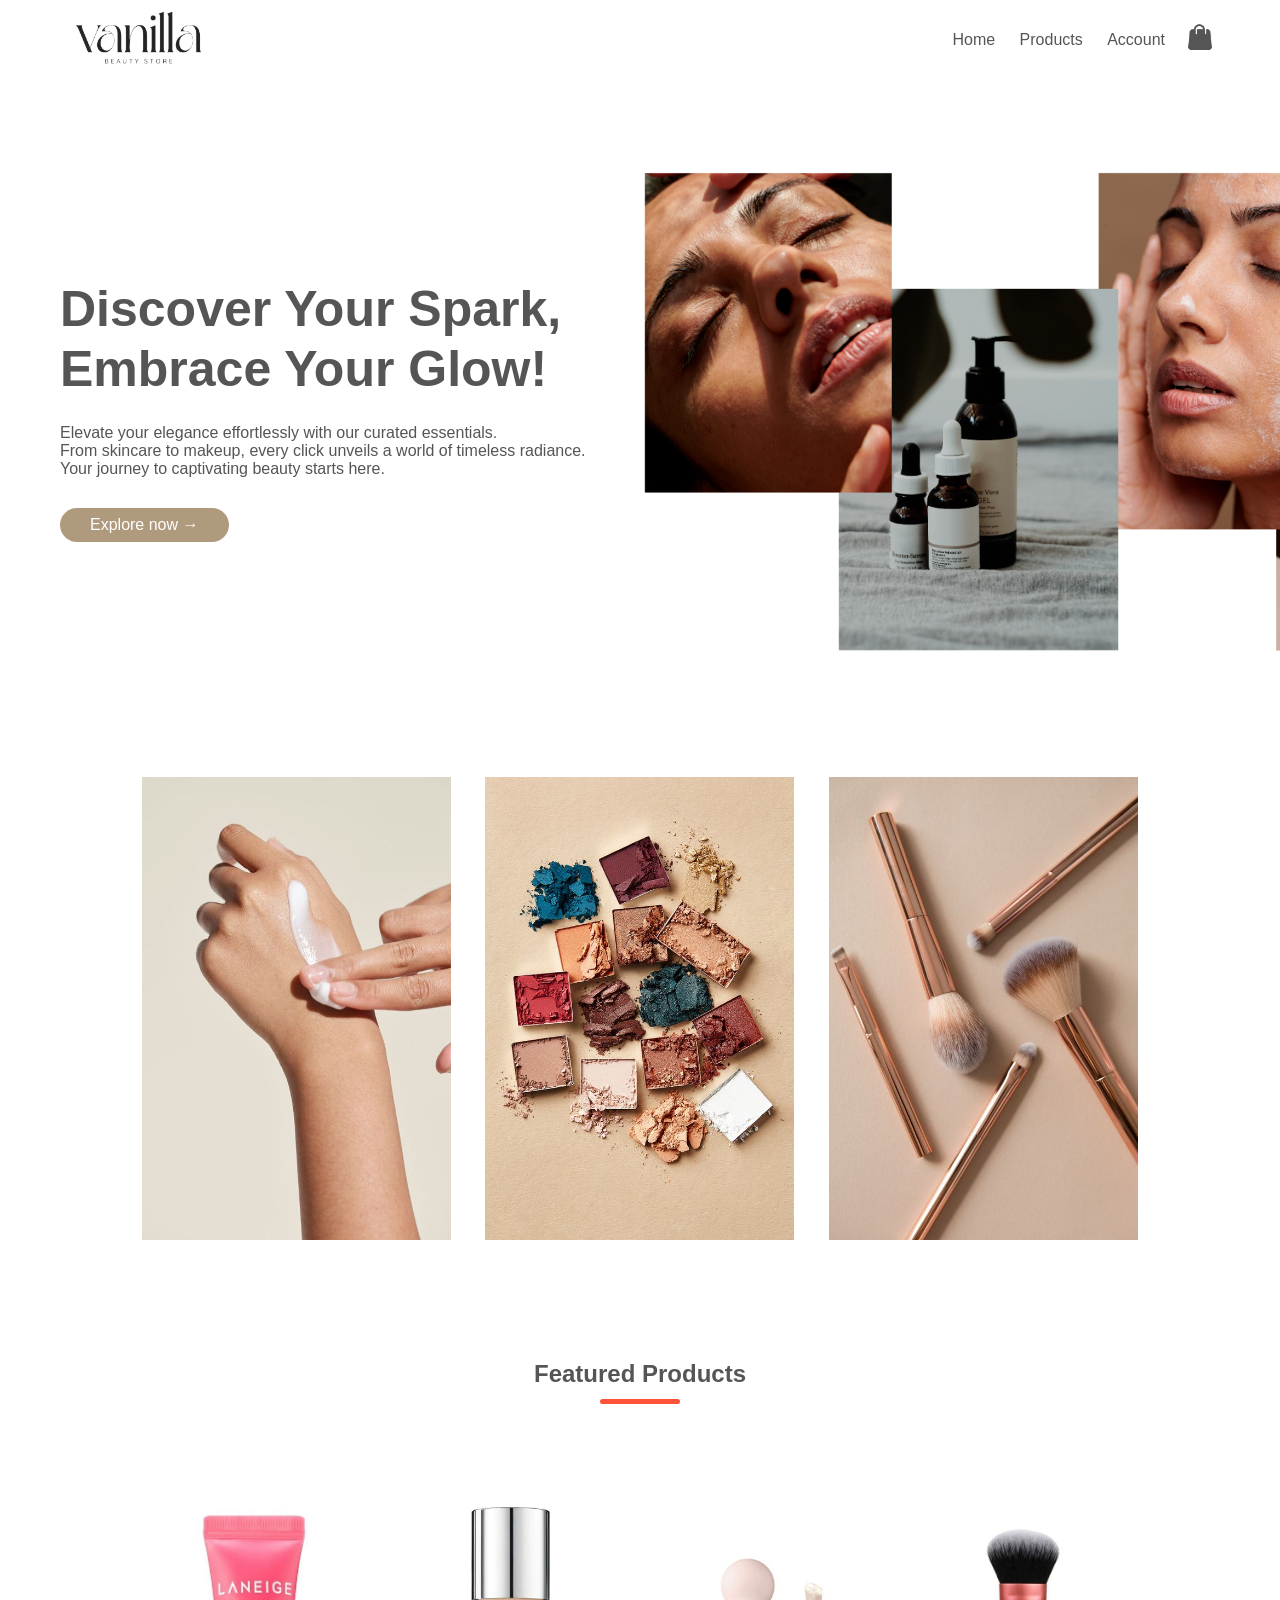
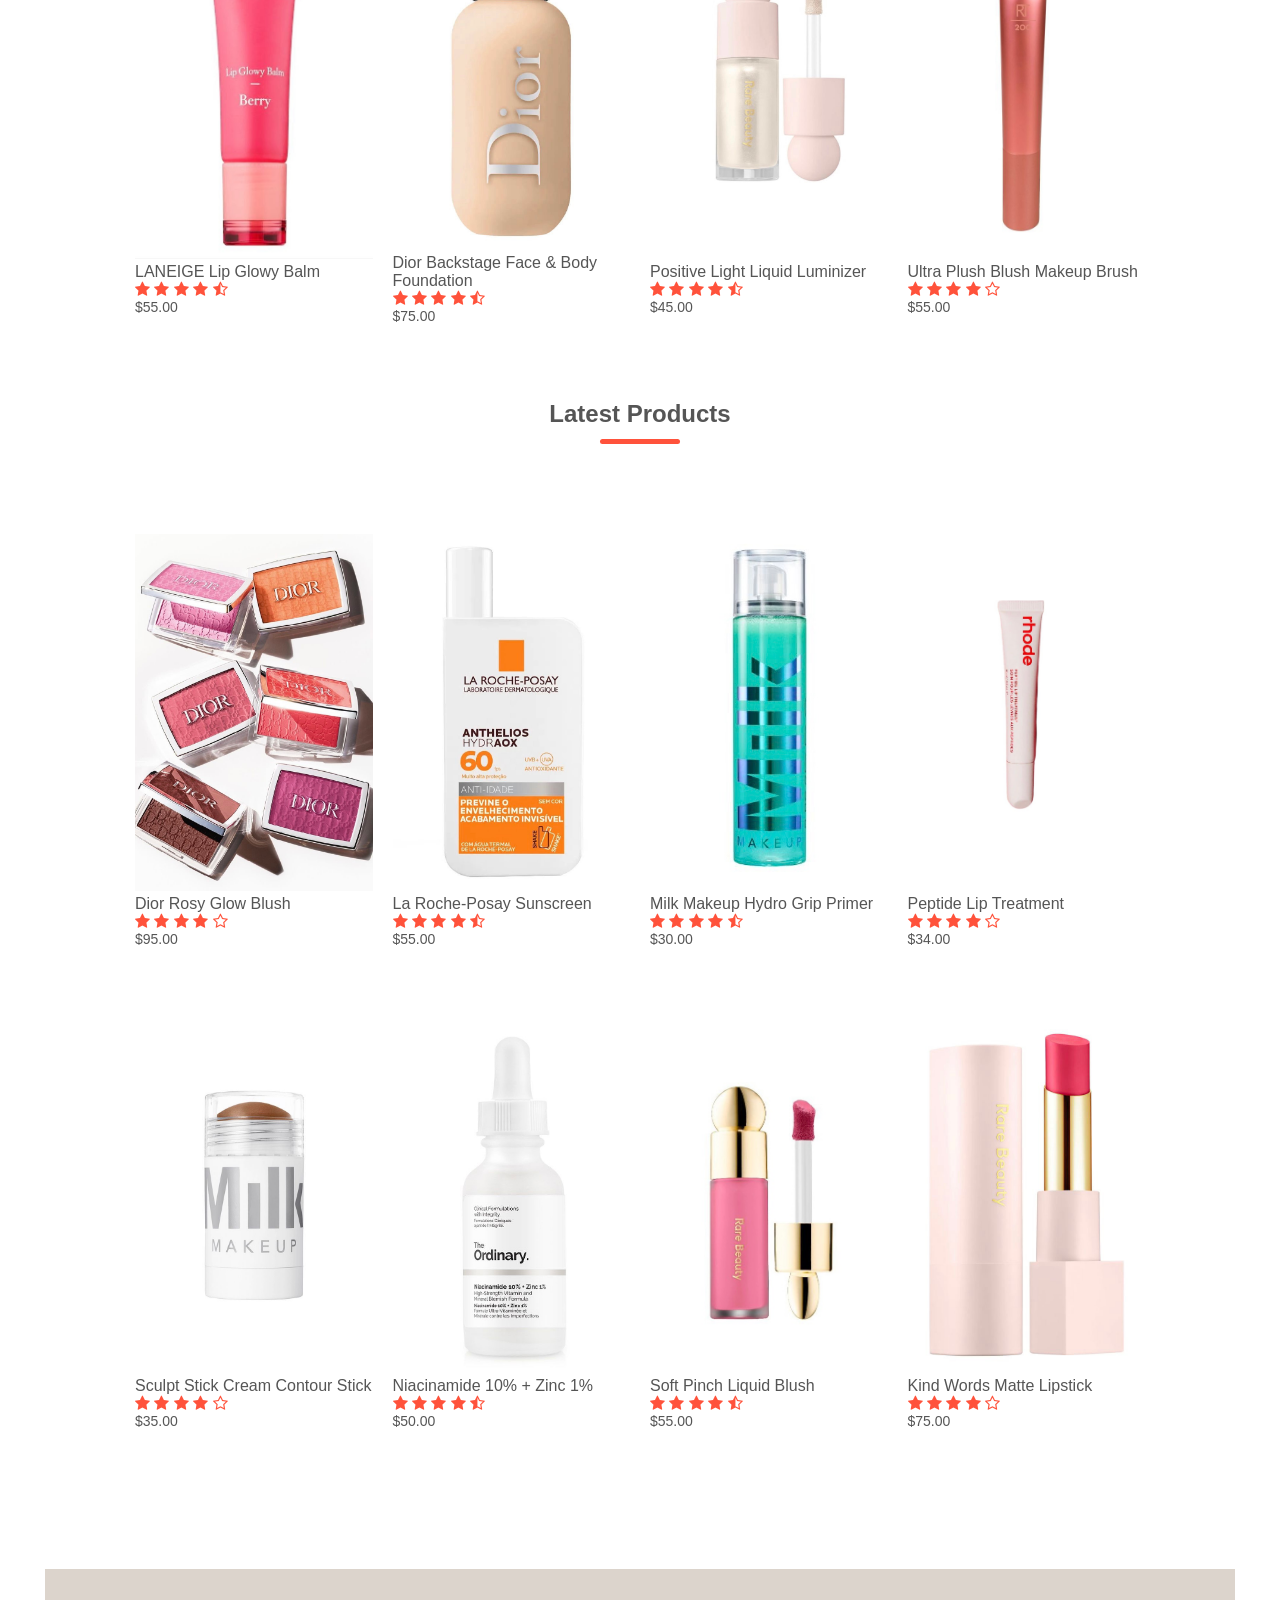
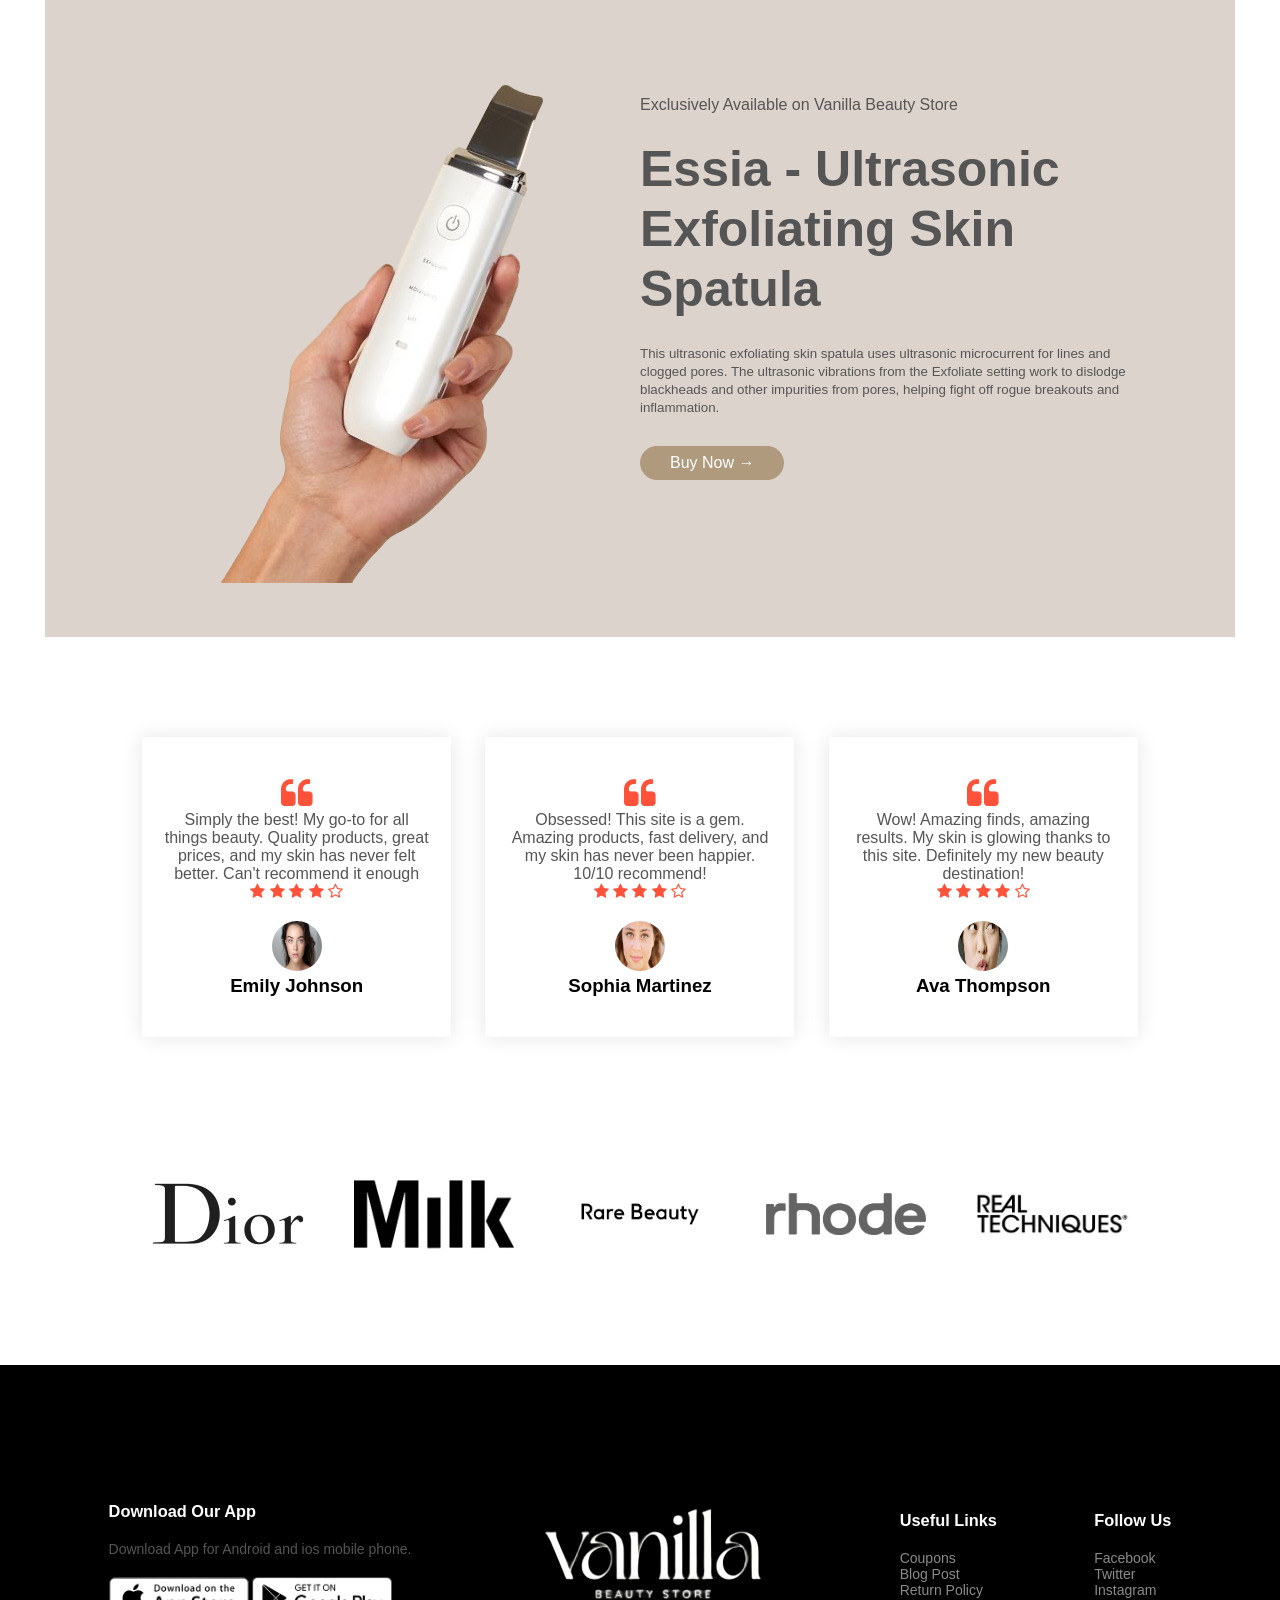
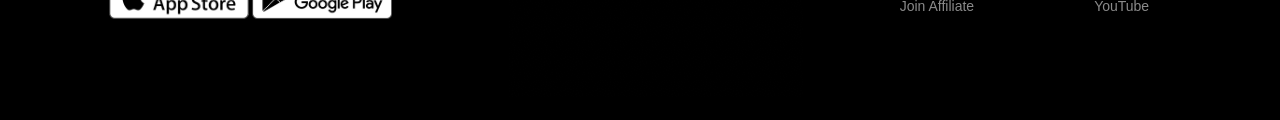
==== commit 3e3798d3: "milestone2" ====
--- a/index.html
+++ b/index.html
@@ -1,331 +1,131 @@
+
 <!DOCTYPE html>
 <html lang="en">
 <head>
     <meta charset="UTF-8">
     <meta name="viewport" content="width=device-width, initial-scale=1.0">
-    <title>BeautyStore | E-Commerce Webiste </title>
-    <link rel="stylesheet" href="style.css">
-    <link rel="preconnect" href="https://fonts.googleapis.com">
-<link rel="preconnect" href="https://fonts.gstatic.com" crossorigin>
-<link href="https://fonts.googleapis.com/css2?family=Playfair+Display:ital,wght@0,400..900;1,400..900&family=Poppins:wght@300;400;500;600;700&display=swap" rel="stylesheet">
-<link rel="stylesheet" href="https://stackpath.bootstrapcdn.com/font-awesome/4.7.0/css/font-awesome.min.css">
-
+    <title>Ecommerce Website Design</title>
+    <link rel="stylesheet" href="style1.css">
+    <link href="https://fonts.googleapis.com/css2?family=Poppins:wght@200;300;400;500;600;700;800&display=swap" rel="stylesheet">
+    <link rel="stylesheet" href="https://stackpath.bootstrapcdn.com/font-awesome/4.7.0/css/font-awesome.min.css">
+    <script src="https://ajax.googleapis.com/ajax/libs/jquery/3.6.4/jquery.min.js"></script>
+    <link rel="stylesheet" href="js/jQuerySPApp.css">
 </head>
 <body>
-    <div class="header">
-    <div class="container">
-        <div class="navbar">
-        
-            <div class="logo">
-    
-                <img src="images/logo.png" width="200px">
-            </div>
-           <nav>
-           <ul> 
-            <li><a href="">Home</a></li>
-            <li><a href="">Products</a></li>
-            <li><a href="">About</a></li>
-            <li><a href="">Contact Us</a></li>
-            <li><a href="">My Account</a></li>
-           </ul>
-           </nav>
-           <img src="images/shopping-bag.png" width="30px" height="30px">
-    
-            
-            </div>
-            <div class="row">
-                <div class="col-2">
+   
+   <div class="header">
+       <div class="container">
+          <div class="navbar">
+              <div class="logo">
+                  <a href="index.html"><img src="images/logo.png" width="150px"></a>
+              </div>
+              <nav>
+               <ul id="MenuItems">
+                   <li><a href="#home">Home</a></li>
+                   <li><a href="#products">Products</a></li>
+                   <li><a href="#myaccount">Account</a></li>
+               </ul>
+ 
+              </nav>
+              <a href="cart.html"><img src="images/cartpic.png" width="30px" height="30px"></a>
+              <img src="images/hamburger.png" onclick="menutoggle()" class="menu-icon">
+          </div>
+       </div>
+   </div>
 
-                    <h1>Discover Your Spark, Embrace Your Glow!</h1>
-                    <p>Elevate your elegance effortlessly with our curated essentials.<br>
-                    From skincare to makeup, every click unveils a world of timeless radiance. <br>
-                    Your journey to captivating beauty starts here.</p>
-                    <a href="" class="btn">Explore Now &#8594;</a>
-                </div>
-                <div class="col-2">
-                    <img src="images/image1.png">
-                </div>
-                
-            </div>
-    </div>
-</div>
-    <!----Features Categories---->
 
-    <div class="categories">
-        <div class="small-container">
-            <div class="row">
-                <div class="col-3">
-                    <img src="images/image2.makeup.jpeg">
-                </div>
-                <div class="col-3">
-                    <img src="images/image2-skincare.jpeg">
-                </div>
-                <div class="col-3">
-                    <img src="images/image5-makeuptoools.jpeg">
-                </div>
-        </div>
-        
-        </div>
-    </div>
-    <!-----Featured Products------->
-    <div class="small-container">
-      
-        <h2>  <div class="title">Featured Products</h2>
-        <div class="row">
-            <div class="col-4">
-                <img src="images/IMG_8344.jpg">
-                <h4>Dior Rosy Glow Blush</h4>
-                <div class="rating">
-                    <i class="fa fa-star" aria-hidden="true"></i>
-                    <i class="fa fa-star" aria-hidden="true"></i>
-                    <i class="fa fa-star" aria-hidden="true"></i>
-                    <i class="fa fa-star" aria-hidden="true"></i>
-                    <i class="fa fa-star" aria-hidden="true"></i>
+          <main id="jqueryspapp" role="main">
+            <section id="home" data-load="home.html"></section>
+            <section id="product" data-load="single-product.html"></section>
+            <section id="products" data-load="products.html"></section>
+            <section id="myaccount" data-load="myaccount.html"></section>
+            <section id="cart" data-load="cart.html"></section>
+        </main>
 
-                </div>
-<<<<<<< HEAD
-                <p>$56g.00</p>
-=======
-                
-                <p>$55.00</p>
->>>>>>> 8cb67e643d50f7a4ed4277fdb1678752c5d91a05
-            
-    </div>
-    <div class="col-4">
-        <img src="images/image2-rarebeuty.jpg">
-        <h4>Rare Beauty Blush</h4>
-        <div class="rating">
-            <i class="fa fa-star" aria-hidden="true"></i>
-            <i class="fa fa-star" aria-hidden="true"></i>
-            <i class="fa fa-star" aria-hidden="true"></i>
-            <i class="fa fa-star" aria-hidden="true"></i>
-            <i class="fa fa-star-o" aria-hidden="true"></i>
+     
 
-        </div>
-        <p>$66.00</p>
-    
-</div>
-<div class="col-4">
-    <img src="images/image-3-fetprod.jpg">
-    <h4>LANEIGE Lip Glowy Balm</h4>
-    <div class="rating">
-        <i class="fa fa-star" aria-hidden="true"></i>
-        <i class="fa fa-star" aria-hidden="true"></i>
-        <i class="fa fa-star" aria-hidden="true"></i>
-        <i class="fa fa-star-o" aria-hidden="true"></i>
-        <i class="fa fa-star-o" aria-hidden="true"></i>
 
-    </div>
-    <p>$25.00</p>
+<!----------Footer---------------> 
 
-</div>
-<div class="col-4">
-    <img src="images/image4-fetprod.jpg">
-    <h4>RTechniques Expert Face Brush</h4>
-    <div class="rating">
-        <i class="fa fa-star" aria-hidden="true"></i>
-        <i class="fa fa-star" aria-hidden="true"></i>
-        <i class="fa fa-star" aria-hidden="true"></i>
-        <i class="fa fa-star" aria-hidden="true"></i>
-        <i class="fa fa-star" aria-hidden="true"></i>
-        
-
-    </div>
-    <p>$30.00</p>
-</div>
-</div>
-<!----Latest Products-->
-<h2>  <div class="title">Latest Products</h2>
-    <div class="row">
-        <div class="col-4">
-            <img src="images/IMG_8346.jpg">
-            <h4>Rare Beauty Lipstick</h4>
-            <div class="rating">
-                <i class="fa fa-star" aria-hidden="true"></i>
-                <i class="fa fa-star" aria-hidden="true"></i>
-                <i class="fa fa-star" aria-hidden="true"></i>
-                <i class="fa fa-star" aria-hidden="true"></i>
-                <i class="fa fa-star-o" aria-hidden="true"></i>
-
-            </div>
-            <p>$38.00</p>
-        
-</div>
-<div class="col-4">
-    <img src="images/IMG_8348.jpg">
-    <h4>Milk Hydro Grip Set +</h4>
-    <div class="rating">
-        <i class="fa fa-star" aria-hidden="true"></i>
-        <i class="fa fa-star" aria-hidden="true"></i>
-        <i class="fa fa-star" aria-hidden="true"></i>
-        <i class="fa fa-star" aria-hidden="true"></i>
-        <i class="fa fa-star" aria-hidden="true"></i>
-        
-
-    </div>
-    <p>$54.00</p>
-
-</div>
-<div class="col-4">
-<img src="images/IMG_8350.jpg">
-<h4>Rare Beauty Liquid Highlighter</h4>
-<div class="rating">
-    <i class="fa fa-star" aria-hidden="true"></i>
-    <i class="fa fa-star" aria-hidden="true"></i>
-    <i class="fa fa-star" aria-hidden="true"></i>
-    <i class="fa fa-star-o" aria-hidden="true"></i>
-    <i class="fa fa-star-o" aria-hidden="true"></i>
-
-</div>
-<p>$35.00</p>
-
-</div>
-<div class="col-4">
-<img src="images/IMG_8351.jpg">
-<h4>La Roche-Posay Sunscreen</h4>
-<div class="rating">
-    <i class="fa fa-star" aria-hidden="true"></i>
-    <i class="fa fa-star" aria-hidden="true"></i>
-    <i class="fa fa-star" aria-hidden="true"></i>
-    <i class="fa fa-star" aria-hidden="true"></i>
-    <i class="fa fa-star" aria-hidden="true"></i>
-</div>
-<p>$50.00</p>
-
-</div>
-<div class="col-4">
-    <img src="images/IMG_8354.jpg">
-    <h4>The Ordinery Niacinamide 10%</h4>
-    <div class="rating">
-        <i class="fa fa-star" aria-hidden="true"></i>
-        <i class="fa fa-star" aria-hidden="true"></i>
-        <i class="fa fa-star" aria-hidden="true"></i>
-        <i class="fa fa-star" aria-hidden="true"></i>
-        <i class="fa fa-star" aria-hidden="true"></i>
-    </div>
-    <p>$15.00</p>
-    
-    </div>
-    <div class="col-4">
-        <img src="images/IMG_8355.jpg">
-        <h4>Dior Backstage Face & Body Fondation</h4>
-        <div class="rating">
-            <i class="fa fa-star" aria-hidden="true"></i>
-            <i class="fa fa-star" aria-hidden="true"></i>
-            <i class="fa fa-star" aria-hidden="true"></i>
-            <i class="fa fa-star" aria-hidden="true"></i>
-            <i class="fa fa-star" aria-hidden="true"></i>
-        </div>
-        <p>$72.00</p>
-        
-        </div>
-        <div class="col-4">
-            <img src="images/IMG_8356.jpg">
-            <h4>Milk Cream Bronzer Stick</h4>
-            <div class="rating">
-                <i class="fa fa-star" aria-hidden="true"></i>
-                <i class="fa fa-star" aria-hidden="true"></i>
-                <i class="fa fa-star" aria-hidden="true"></i>
-                <i class="fa fa-star" aria-hidden="true"></i>
-                <i class="fa fa-star-o" aria-hidden="true"></i>
-            </div>
-            <p>$50.00</p>
-            
-            </div>
-            <div class="col-4">
-                <img src="images/IMG_8357.jpg">
-                <h4>Rodhe Lipbalm</h4>
-                <div class="rating">
-                    <i class="fa fa-star" aria-hidden="true"></i>
-                    <i class="fa fa-star" aria-hidden="true"></i>
-                    <i class="fa fa-star" aria-hidden="true"></i>
-                    <i class="fa fa-star-o" aria-hidden="true"></i>
-                    <i class="fa fa-star-o" aria-hidden="true"></i>
-                </div>
-                <p>$41.00</p>
-                
-             </div>
-         </div>
-      </div>
-
-      <!-----offer----->
-      <div class="offer">
-
-        <div class="small-container">
-            <div class="row">
-                <div class="col-2">
-                    <img src="images/IMG_8358.JPG" class="offer-img">
-                </div>
-                <div class="col-2">
-                    <p>Exclusively Available on Vanilla Beuty Store</p>
-                    <h1>EMS Face Therapy</h1>
-                    <small>
-                        Neck Face Beauty Device LED Photon Skin Care Tool Tighten Double Chin
-                         Smooth Wrinkles Face Lifting Massager Neck Face Massager Gift For Women
-                    </small>
-                    <a href=""class='btn'>Buy Now &#8594;</a>
-                </div>
-            </div>
-        </div>
-      </div>
-
-     <!----Brands----->
-     <div class="brands">
-        <div class="small-container">
-            <div class="row">
-                <div class="col-5">
-                    <img src="images/rarebeauty.logo.png">
-                </div>
-                <div class="col-5">
-                    <img src="images/milk.logo-removebg-preview.png">
-                </div>
-                <div class="col-5">
-                    <img src="images/Dior_Logo.svg.png">
-                </div>
-                <div class="col-5">
-                    <img src="images/rodhe.logo.png">
-                </div>
-                <div class="col-5">
-                    <img src="images/RT-logo.png">
-                </div>
-            </div>
-        </div>
-     </div>
-<!---Footer-->
 <div class="footer">
     <div class="container">
         <div class="row">
-            <div class="footercol-1">
-                <h3>Download Our App</h3>
-                <p>Download App For Android And IOS Mobile Phones</p>
+            <div class="footer-col1">
+               <h3>Download Our App</h3>
+                <p>Download App for Android and ios mobile phone.</p>
                 <div class="app-logo">
-                    <img src="images/en_badge_web_generic.png">
-                    <img src="images/png-transparent-app-store-apple-google-play-apple-text-logo-mobile-phones-removebg-preview.png">
+                    <img src="images/app-store.png">
+                    <img src="images/play-store.png">
                 </div>
             </div>
-            <div class="footercol-2">
-                <img src="images/meri_Beauty_store-2-removebg-preview.png">
+            <div class="footer-col2">
+               <img src="images/whitelogo.png">
             </div>
-            <div class="footercol-3">
-                <h3>Useful Links</h3>
+            <div class="footer-col3">
+               <h3>Useful Links</h3>
                 <ul>
-                    <li>Cupons</li>
+                    <li>Coupons</li>
                     <li>Blog Post</li>
                     <li>Return Policy</li>
-                    
+                    <li>Join Affiliate</li>
                 </ul>
             </div>
-            <div class="footercol-4">
-                <h3>Follow Us</h3>
+            <div class="footer-col4">
+               <h3>Follow Us</h3>
                 <ul>
+                    <li>Facebook</li>
+                    <li>Twitter<li>
                     <li>Instagram</li>
-                    <li>Facebook</li>
-                    <li>Youtube</li>
-                    
+                    <li>YouTube</li>
                 </ul>
             </div>
         </div>
     </div>
+    
 </div>
+
+
+
+<!-------------js for toggle menu-------------->
+
+<script>
+    
+    var MenuItems = document.getElementById("MenuItems");
+    
+    MenuItems.style.maxHeight = "0px";
+    
+    function menutoggle()
+    {
+        if(MenuItems.style.maxHeight == "0px")
+            {
+                MenuItems.style.maxHeight = "200px";
+            }else
+            {
+                MenuItems.style.maxHeight = "0px"
+            } 
+    }
+    
+</script>
+
+
+<script src="js/JQuerySPApp.js"></script>
+
+<script type="text/javascript">
+    
+      $(document).ready(function(){
+        var app = $.jQuerySPApp({defaultView : "home"});
+    
+    
+        
+    
+        app.run();
+    
+      })
+    
+</script>
+
+
+
+
 </body>
 </html>
--- a/style1.css
+++ b/style1.css
@@ -0,0 +1,623 @@
+*{
+    margin: 0;
+    padding: 0;
+    box-sizing: border-box;
+}
+
+body{
+    font-family: 'Poppins', sans-serif;
+}
+
+.navbar{
+    display: flex;
+    align-items: center;
+    padding: 5px;
+}
+
+nav{
+    flex: 1;
+    text-align: right;
+}
+
+nav ul{
+    display: inline-block;
+    list-style-type: none;
+}
+
+nav ul li{
+    display: inline-block;
+    margin-right: 20px;
+}
+
+a{
+    text-decoration: none;
+    color: #555;
+}
+
+h1{
+    color: #555;
+}
+
+
+p{
+    color: #555
+}
+
+.container{
+    max-width: 1600px;
+    margin: auto;
+    padding-left: 25px;
+    padding-right: 25px;
+   
+}
+.row{
+    display: flex;
+    align-items: center;
+    flex-wrap: wrap;
+    justify-content: space-around;
+  
+}
+
+
+.col-2{
+    flex-basis: 50%;
+    min-width: 300px;
+    
+}
+
+.col-2 img{
+    max-width: 150%;
+    padding: 50px 0px;
+}
+
+.col-2 h1{
+    font-size: 50px;
+    line-height: 60px;
+    margin: 25px 0px;
+}
+
+.btn{
+    display: inline-block;
+    background-color: #af9a7d;
+    color: #fff;
+    padding: 8px 30px;
+    margin: 30px 0px;
+    border-radius: 30px;
+    transition: background 0.5s;
+}
+
+.btn:hover{
+    background: #6a483be1;
+}
+
+.header{
+    background: #ffffff;
+    height: 120px;
+}
+
+.header .row{
+    margin-top: 100px;
+}
+
+.categories{
+    margin: 70px 0;
+}
+
+.col-3{
+    flex-basis: 30%;
+    min-width: 250px;
+    margin-bottom: 30px;
+}
+
+.col-3 img{
+    width: 100%;
+}
+
+.small-container{
+    max-width: 1080px;
+    margin: auto;
+    padding-left: 25px;
+    padding-right: 25px;
+}
+
+.col-4{
+    flex-basis: 25%;
+    padding: 10px;
+    min-width: 200px;
+    margin-bottom: 50px;
+    transition: 0.5s;
+}
+
+.col-4 img{
+    width: 100%;
+}
+
+.title{
+    text-align: center;
+    margin: 0 auto 80px;
+    position: relative;
+    line-height: 60px;
+    color: #555;
+}
+
+.title::after{
+    content: '';
+    background: #ff523b;
+    width: 80px;
+    height: 5px;
+    border-radius: 5px;
+    position: absolute;
+    bottom: 0;
+    left: 50%;
+    transform: translateX(-50%);
+}
+
+h4{
+    color: #555;
+    font-weight: normal;
+}
+
+.col-4 p{
+    font-size: 14px;
+}
+
+.rating .fa{
+    color: #ff523b;
+}
+
+.col-4:hover{
+    transform: translateY(-5px);
+}
+/*---- offer ----*/
+.offer{
+    background: #dcd4cc;
+    margin-top: 80px;
+    padding: 30px 0;
+    margin-right: -15px;
+    margin-left: -15px; 
+    padding: 30px 15px;
+
+}
+
+.col-2 .offer-img{
+    padding: 20px;
+}
+
+small{
+    color: #555;
+}
+/*---- testimonial ----*/
+.testimonial{
+    padding-top: 100px;
+}
+
+.testimonial .col-3{
+    text-align: center;
+    padding: 40px 20px;
+    box-shadow: 0 0 20px 0px rgba(0,0,0,0.1);
+    cursor: pointer;
+    transition: transform 0.5s;
+}
+
+.testimonial .col-3 img{
+    height: 50px;
+    width: 50px;
+    margin-top: 20px;
+    border-radius: 50%;
+}
+
+.testimonial .col-3:hover{
+    transform: translateY(-10px);
+}
+
+.fa.fa-quote-left{
+    font-size: 34px;
+    color: #ff523b;
+}
+
+.col-3 img p{
+    font-size: 12px;
+    margin: 12px 0;
+    color: #777;
+}
+/*---- brands ----*/
+
+.brands{
+    margin: 100px auto;
+}
+
+.col-5{
+    width: 160px;
+}
+
+.col-5 img{
+    width: 100%;
+    cursor: pointer;
+    filter: grayscale(100%);
+}
+
+.col-5 img:hover{
+    filter: grayscale(0);
+}
+
+/*---- footer ----*/
+
+.footer{
+    position: absolute;
+    width: 100%;
+    left: 0;
+    width: 100%;
+    background: #000;
+    color: #8a8a8a;
+    font-size: 14px;
+    padding: 60px 0 20px;
+}
+
+.footer h3{
+    color: white;
+    margin-bottom: 20px;
+}
+
+.footer-col-1, .footer-col-2, .footer-col-3, .footer-col-4{
+    min-width: 250px;
+    margin-bottom: 20px;
+}
+
+.footer-col-1{
+    flex-basis: 30%;
+    margin-left: 100px;
+}
+
+.footer-col-2{
+    flex: 1;
+    text-align: center;
+}
+
+.footer-col-2 img{
+    width: 180px;
+    margin-bottom: 20px;
+}
+
+.footer-col-3, .footer-col-4{
+    flex-basis: 12%;
+    text-align: center;
+}
+
+ul{
+    list-style-type: none;
+}
+
+.app-logo{
+    margin-top: 20px;
+}
+
+.app-logo img{
+    width: 140px;
+}
+
+.menu-icon{
+    width: 28px;
+    margin-left: 20px;
+    display: none;
+}
+
+/*---- products page ----*/
+
+.row-2{
+    justify-content: space-between;
+    margin: 100px auto 50px;
+}
+
+
+.page-btn{
+    margin: 0 auto 80px;
+}
+
+.page-btn span{
+    display: inline-block;
+    border: 1px solid #ff523b;
+    margin-left: 10px;
+    width: 40px;
+    height: 40px;
+    text-align: center;
+    line-height: 40px;
+    cursor: pointer;
+}
+
+.page-btn span:hover{
+    background: #ff523b;
+    color: #fff;
+}
+
+/*---- single products page ----*/
+
+.single-product{
+    margin-top: 80px;
+}
+
+.single-product .col-2 img{
+    padding: 0;
+
+}
+
+.single-product .col-2{
+    padding: 20px;
+}
+
+.single-product h4{
+    margin: 20px 0;
+    font-size: 22px;
+    font-weight: bold;
+}
+
+.single-product select{
+    display: block;
+    padding: 10px;
+    margin-top: 20px;
+}
+
+.single-product input{
+    width: 50px;
+    height: 40px;
+    padding-left: 10px;
+    font-size: 20px;
+    margin-right: 10px;
+    border: 1px solid #ff523b;
+}
+
+input:focus{
+    outline: none;
+}
+
+.single-product .fa{
+    color: #ff523b;
+    margin-left: 10px;
+}
+
+.small-img-row{
+    display: flex;
+    justify-content: space-between;
+}
+
+.small-img-col{
+    flex-basis: 24%;
+    cursor: pointer;
+} 
+
+
+.row-2 .btn{
+    border-style: none;
+}
+
+/*---- cart items ----*/
+
+.cart-page{
+    margin: 80px auto;
+}
+
+table{
+    width: 100%;
+    border-collapse: collapse;
+}
+
+.cart-info{
+    display: flex;
+    flex-wrap: wrap;
+}
+
+th{
+    text-align: left;
+    padding: 5px;
+    color: #fff;
+    background: #ff523b;
+    font-weight: normal;
+}
+
+td{
+    padding: 10px 5px;
+}
+
+td input{
+    width: 40px;
+    height: 30px;
+    padding: 5px;
+}
+
+td a{
+    color:#ff523b;
+    font-size: 12px;
+}
+
+td img{
+    width: 80px;
+    height: 80px;
+    margin-right: 10px;
+}
+
+.total-price{
+    display: flex;
+    justify-content: flex-end;
+}
+
+.total-price table{
+    border-top: 3px solid #ff523b;
+    width: 100%;
+    max-width: 350px;
+}
+
+td:last-child{
+    text-align: right;
+}
+
+th:last-child{
+    text-align: right;
+}
+
+/*-------account page--------*/
+/* Global Styles */
+body {
+    font-family: Arial, sans-serif;
+    margin: 0;
+    padding: 0;
+}
+
+.container {
+    max-width: 1200px;
+    margin: auto;
+    padding: 0 20px;
+}
+
+/* Account Page Styles */
+.accout-page {
+    padding: 50px 0;
+}
+
+.accout-page .row {
+    display: flex;
+    justify-content: center;
+    align-items: center;
+}
+
+.accout-page .col-2 {
+    flex: 1;
+    padding: 20px;
+}
+
+.accout-page .col-2 img {
+    width: 100%;
+}
+
+.form-container {
+    background: #fff;
+    padding: 20px;
+    border-radius: 10px;
+    box-shadow: 0 0 10px 0 rgba(0, 0, 0, 0.1);
+}
+
+.form-btn {
+    text-align: center;
+    margin-bottom: 20px;
+}
+
+.form-btn span {
+    cursor: pointer;
+    padding: 10px 20px;
+    border: 1px solid #ccc;
+    border-radius: 5px;
+    margin-right: 10px;
+}
+
+.form-btn span:hover {
+    background: #f4f4f4;
+}
+
+hr#indicator {
+    height: 2px;
+    background: #333;
+    border: none;
+    margin: 0;
+    transition: all 0.3s ease-in-out;
+}
+
+/* Form Styles */
+form {
+    transition: transform 0.4s ease-in-out;
+    position: relative;
+}
+
+form input[type="text"],
+form input[type="email"],
+form input[type="password"] {
+    width: 100%;
+    padding: 10px;
+    margin: 10px 0;
+    border: 1px solid #ccc;
+    border-radius: 5px;
+}
+
+form button[type="submit"] {
+    width: 100%;
+    padding: 10px;
+    border: none;
+    background-color: #333;
+    color: #fff;
+    cursor: pointer;
+    border-radius: 5px;
+}
+
+form button[type="submit"]:hover {
+    background-color: #555;
+}
+
+form a {
+    text-decoration: none;
+    color: #333;
+    font-size: 14px;
+}
+
+form a:hover {
+    text-decoration: underline;
+}
+
+
+
+
+/*---- hamburger menu ----*/
+
+@media only screen and (max-width: 800px){
+    
+    nav ul{
+        position: absolute;
+        top: 100px;
+        left: 0;
+        background: #333;
+        width: 100%;
+        overflow: hidden;
+        transition: max-height 0.5;
+    }
+
+    nav ul li{
+        display: block;
+        margin-right: 50px;
+        margin-top: 10px;
+        margin-bottom: 10px;
+    }
+
+    nav ul li a{
+        color: #fff;
+
+    }
+
+    .menu-icon{
+        display: block;
+        cursor: pointer;
+    }
+}
+
+@media only screen and (max-width: 600px){
+    .row{
+        text-align: center;
+    }
+
+    .col-2, .col-3, .col-4{
+        flex-basis: 100%;
+    }
+
+    .single-product .row{
+        text-align: left;
+    }
+
+    .single-product .col-2{
+        padding: 20px 0;
+    }
+
+    .single-product h1{
+        font-size: 28px;
+        line-height: 22px;
+    }
+
+
+}
+
+
+
--- a/js/jQuerySPApp.css
+++ b/js/jQuerySPApp.css
@@ -0,0 +1,5 @@
+main#jqueryspapp > section { display: none; }
+main#jqueryspapp > section:last-child { display: block; }
+@keyframes appear { from { width:0; opacity:0; } to { width:100%; opacity:1; } }
+main#jqueryspapp > section:target { display: block; animation: none 0.1s linear 1; }
+main#jqueryspapp > section:target ~ * { display: none; }
